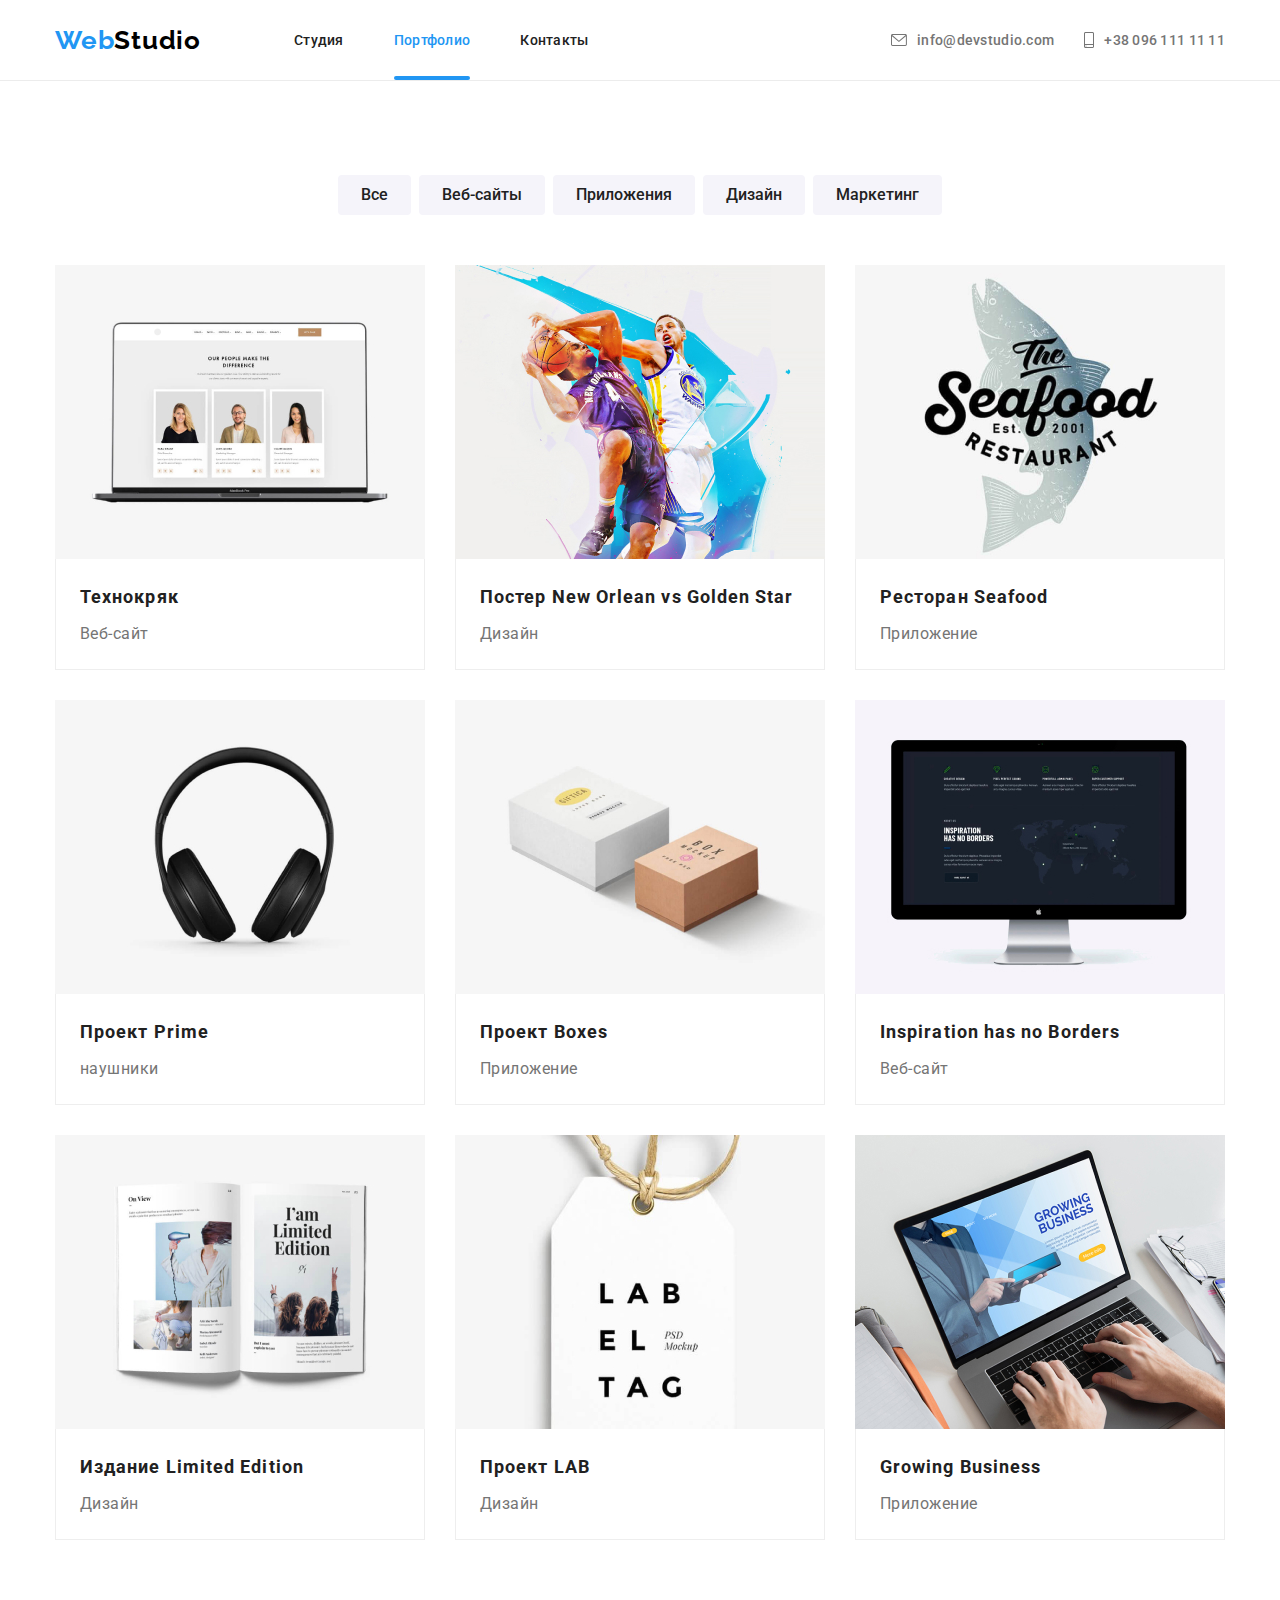
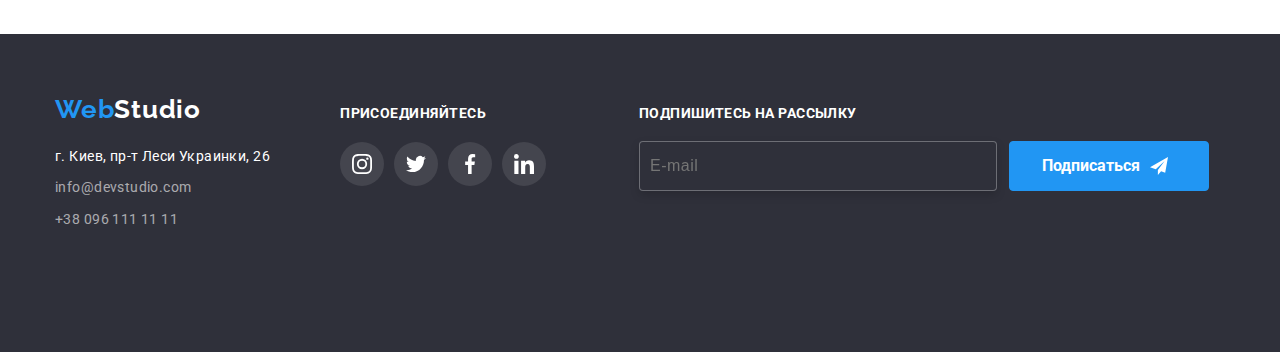
==== portfolio.html @ ffe046ca "Initial commit" ====
<!DOCTYPE html>
<html lang="ru">
  <head>
    <meta charset="UTF-8" />
    <meta name="viewport" content="width=device-width, initial-scale=1.0" />
    <title>WebStudio</title>
    <link rel="preconnect" href="https://fonts.gstatic.com" />
    <link
      href="https://fonts.googleapis.com/css2?family=Raleway:wght@700&family=Roboto:wght@400;500;700;900&display=swap"
      rel="stylesheet"
    />
    <link rel="stylesheet" href="./css/main.min.css" />
  </head>
  <body>
    <!--Шапка сайта-->

    <header class="page-header">
      <div class="container navigation-wrapper">
        <a class="logo-link" href="./index.html"
          ><span class="logo-blue">Web</span>Studio</a
        >
        <button
          type="button"
          class="menu-button"
          aria-expanded="false"
          data-menu-button
        >
          <svg
            class="icon-nav"
            width="40"
            height="40"
            aria-label="переключатель мобильного меню"
          >
            <use
              class="icon-cross"
              href="./images/icon/symbol-defs3.svg#icon-close"
            ></use>
            <use
              class="icon-menu"
              href="./images/icon/symbol-defs3.svg#icon-menu-hader"
            ></use>
          </svg>
        </button>
        <div class="menu-container" data-menu>
          <nav class="main-navigation">
            <ul class="nav">
              <li><a href="./index.html" class="link">Студия</a></li>
              <li>
                <a href="./portfolio.html" class="link current">Портфолио</a>
              </li>
              <li><a href="" class="link">Контакты</a></li>
            </ul>
          </nav>
          <ul class="nav nav-contacts">
            <li class="right">
              <a class="contact" href="mailto:info@devstudio.com">
                <svg class="icon-contact" width="16" height="12">
                  <use href="./images/icon/symbol-defs.svg#icon-mail"></use>
                </svg>
                info@devstudio.com
              </a>
            </li>
            <li class="right">
              <a class="contact" href="tel:+380961111111">
                <svg class="icon-contact" width="10" height="16">
                  <use
                    href="./images/icon/symbol-defs.svg#icon-smartphone"
                  ></use>
                </svg>
                +38 096 111 11 11
              </a>
            </li>
          </ul>
        </div>
      </div>
    </header>

    <main>
      <section class="project-portfolio">
        <div class="container">
          <h1 class="project-title visually-hidden">Наши работы</h1>
          <ul class="filters">
            <li class="filters-type">
              <button class="filter-button" type="button">Все</button>
            </li>
            <li class="filters-type">
              <button class="filter-button" type="button">Веб-сайты</button>
            </li>
            <li class="filters-type">
              <button class="filter-button" type="button">Приложения</button>
            </li>
            <li class="filters-type">
              <button class="filter-button" type="button">Дизайн</button>
            </li>
            <li class="filters-type">
              <button class="filter-button" type="button">Маркетинг</button>
            </li>
          </ul>
          <ul class="project-list">
            <li class="project-item">
              <a class="project-card" href="">
                <div class="project-box">
                  <img src="./images/laptop.jpg" alt="Ноутбук" width="370" />
                  <p class="overlay">
                    Технокряк это современная площадка распространения
                    коронавируса. Компании используют эту платформу для
                    цифрового шпионажа и атак на защищённые сервера конкурентов.
                  </p>
                </div>
                <div class="project-text">
                  <h2 class="project-name">Технокряк</h2>
                  <p class="project-type">Веб-сайт</p>
                </div>
              </a>
            </li>
            <li class="project-item">
              <a class="project-card" href="">
                <div class="project-box">
                  <img
                    src="./images/poster_baseball_player.jpg"
                    alt="Постер с бейсболистами"
                    width="370"
                  />
                  <p class="overlay">
                    Технокряк это современная площадка распространения
                    коронавируса. Компании используют эту платформу для
                    цифрового шпионажа и атак на защищённые сервера конкурентов.
                  </p>
                </div>
                <div class="project-text">
                  <h2 class="project-name">Постер New Orlean vs Golden Star</h2>
                  <p class="project-type">Дизайн</p>
                </div>
              </a>
            </li>
            <li class="project-item">
              <a class="project-card" href="">
                <div class="project-box">
                  <img
                    src="./images/logo_restaurant.jpg"
                    alt="Логотип ресторана"
                    width="370"
                  />
                  <p class="overlay">
                    Технокряк это современная площадка распространения
                    коронавируса. Компании используют эту платформу для
                    цифрового шпионажа и атак на защищённые сервера конкурентов.
                  </p>
                </div>
                <div class="project-text">
                  <h2 class="project-name">Ресторан Seafood</h2>
                  <p class="project-type">Приложение</p>
                </div>
              </a>
            </li>
            <li class="project-item">
              <a class="project-card" href="">
                <div class="project-box">
                  <img
                    src="./images/headphones.jpg"
                    alt="Наушники"
                    width="370"
                  />
                  <p class="overlay">
                    Технокряк это современная площадка распространения
                    коронавируса. Компании используют эту платформу для
                    цифрового шпионажа и атак на защищённые сервера конкурентов.
                  </p>
                </div>
                <div class="project-text">
                  <h2 class="project-name">Проект Prime</h2>
                  <p class="project-type">наушники</p>
                </div>
              </a>
            </li>
            <li class="project-item">
              <a class="project-card" href="">
                <div class="project-box">
                  <img src="./images/boxes.jpg" alt="Коробки" width="370" />
                  <p class="overlay">
                    Технокряк это современная площадка распространения
                    коронавируса. Компании используют эту платформу для
                    цифрового шпионажа и атак на защищённые сервера конкурентов.
                  </p>
                </div>
                <div class="project-text">
                  <h2 class="project-name">Проект Boxes</h2>
                  <p class="project-type">Приложение</p>
                </div>
              </a>
            </li>
            <li class="project-item">
              <a class="project-card" href="">
                <div class="project-box">
                  <img
                    src="./images/website.jpg"
                    alt="Страница сайта"
                    width="370"
                  />
                  <p class="overlay">
                    Технокряк это современная площадка распространения
                    коронавируса. Компании используют эту платформу для
                    цифрового шпионажа и атак на защищённые сервера конкурентов.
                  </p>
                </div>
                <div class="project-text">
                  <h2 class="project-name">Inspiration has no Borders</h2>
                  <p class="project-type">Веб-сайт</p>
                </div>
              </a>
            </li>
            <li class="project-item">
              <a class="project-card" href="">
                <div class="project-box">
                  <img
                    src="./images/magazines.jpg"
                    alt="Разворот журнала"
                    width="370"
                  />
                  <p class="overlay">
                    Технокряк это современная площадка распространения
                    коронавируса. Компании используют эту платформу для
                    цифрового шпионажа и атак на защищённые сервера конкурентов.
                  </p>
                </div>
                <div class="project-text">
                  <h2 class="project-name">Издание Limited Edition</h2>
                  <p class="project-type">Дизайн</p>
                </div>
              </a>
            </li>
            <li class="project-item">
              <a class="project-card" href="">
                <div class="project-box">
                  <img src="./images/label_tag.jpg" alt="Ярлык" width="370" />
                  <p class="overlay">
                    Технокряк это современная площадка распространения
                    коронавируса. Компании используют эту платформу для
                    цифрового шпионажа и атак на защищённые сервера конкурентов.
                  </p>
                </div>
                <div class="project-text">
                  <h2 class="project-name">Проект LAB</h2>
                  <p class="project-type">Дизайн</p>
                </div>
              </a>
            </li>
            <li class="project-item">
              <a class="project-card" href="">
                <div class="project-box">
                  <img
                    src="./images/typing_on_laptop.jpg"
                    alt="Работа за компьютером"
                    width="370"
                  />
                  <p class="overlay">
                    Технокряк это современная площадка распространения
                    коронавируса. Компании используют эту платформу для
                    цифрового шпионажа и атак на защищённые сервера конкурентов.
                  </p>
                </div>
                <div class="project-text">
                  <h2 class="project-name">Growing Business</h2>
                  <p class="project-type">Приложение</p>
                </div>
              </a>
            </li>
          </ul>
        </div>
      </section>
    </main>

    <!--Футер-->
    <footer class="footer">
      <div class="container flex-footer">
        <div class="social-wrapper">
          <div>
            <a class="logo-link white" href="./index.html"
              ><span class="logo-blue">Web</span>Studio
            </a>
            <address class="footer-contacts">
              <ul class="footer-contacts-list">
                <li class="contacts-address">
                  г. Киев, пр-т Леси Украинки, 26
                </li>
                <li>
                  <a class="contacts-link" href="mailto:info@devstudio.com"
                    >info@devstudio.com
                  </a>
                </li>
                <li>
                  <a class="contacts-link" href="tel:+380961111111"
                    >+38 096 111 11 11
                  </a>
                </li>
              </ul>
            </address>
          </div>
          <div class="footer-socials">
            <p class="join">присоединяйтесь</p>
            <ul class="list-social">
              <li>
                <a class="link-social inverse" href="">
                  <svg class="icon-social">
                    <use
                      href="./images/icon/symbol-defs.svg#icon-instagram"
                    ></use>
                  </svg>
                </a>
              </li>
              <li>
                <a class="link-social inverse" href="">
                  <svg class="icon-social">
                    <use
                      href="./images/icon/symbol-defs.svg#icon-twitter"
                    ></use>
                  </svg>
                </a>
              </li>
              <li>
                <a class="link-social inverse" href="">
                  <svg class="icon-social">
                    <use
                      href="./images/icon/symbol-defs.svg#icon-facebook"
                    ></use>
                  </svg>
                </a>
              </li>
              <li>
                <a class="link-social inverse" href="">
                  <svg class="icon-social">
                    <use
                      href="./images/icon/symbol-defs.svg#icon-linkedin"
                    ></use>
                  </svg>
                </a>
              </li>
            </ul>
          </div>
        </div>
        <form class="subscription-form">
          <label class="subscription-lable">
            Подпишитесь на рассылку
            <input
              class="subscription-input"
              type="email"
              name="email"
              placeholder="E-mail"
            />
          </label>
          <button class="button display-flex" type="submit">
            Подписаться
            <svg class="subscription-icon" width="18" height="18">
              <use href="./images/icon/symbol-defs2.svg#icon-icon-send"></use>
            </svg>
          </button>
        </form>
      </div>
    </footer>

    <script src="./js/menu.js"></script>
  </body>
</html>
---- css/main.min.css ----
body{background-color:#fff;color:#757575;font-family:Roboto,sans-serif;letter-spacing:0.03em;margin:0px}ul{list-style:none}.container{-webkit-box-sizing:border-box;box-sizing:border-box;margin-left:auto;margin-right:auto;padding-left:15px;padding-right:15px}@media screen and (min-width: 480px){.container{width:480px}}@media screen and (min-width: 768px){.container{width:768px}}@media screen and (min-width: 1200px){.container{width:1200px}}.section{padding-top:60px;padding-bottom:60px}@media screen and (min-width: 1200px){.section{padding-top:94px;padding-bottom:94px}}.section .section-title{margin-top:0px;margin-bottom:30px;color:#212121;font-weight:700;font-size:28px;line-height:1.17;text-align:center}@media screen and (min-width: 768px){.section .section-title{margin-bottom:50px;font-size:36px;line-height:1.17}}.visually-hidden{position:absolute;clip:rect(0 0 0 0);width:1px;height:1px;margin:-1px}.display-flex{display:-webkit-box;display:-ms-flexbox;display:flex;-webkit-box-align:center;-ms-flex-align:center;align-items:center}@media screen and (min-width: 1200px){.padding-zero{padding-bottom:0px}}@media screen and (max-width: 1199px){.mobile-hidden{display:none}}.button{border:1px solid #2196f3;border-radius:4px;padding:10px 32px;min-width:200px;cursor:pointer;background-color:#2196f3;color:#fff;font-family:inherit;font-weight:700;font-size:16px;line-height:1.87;text-align:center}.checkbox{margin-top:20px;margin-bottom:30px}.checkbox-lable{display:-webkit-box;display:-ms-flexbox;display:flex;-ms-flex-wrap:wrap;flex-wrap:wrap;margin-top:20px;margin-bottom:30px;font-size:12px;line-height:1.17px;-webkit-box-align:center;-ms-flex-align:center;align-items:center;letter-spacing:0.03em}@media screen and (min-width: 1200px){.checkbox-lable{font-size:14px}}.checkbox-input{position:absolute;appearance:none;-webkit-appearance:none;-moz-appearance:none}.checkbox-input:checked+.checkbox-icon{border-color:#2196f3;background-size:contain;background-color:#2196f3;background-image:url(../images/icon/icon-check.svg);background-origin:border-box}.checkbox-link{margin-left:3px;font-size:inherit;line-height:1.17;letter-spacing:0.03em;color:#2196f3}.checkbox-icon{display:inline-block;width:16px;height:15px;margin-right:7px;border:1.5px solid #212121;border-radius:1.5px}.logo-link{display:block;color:#000;font-family:Raleway, sans-serif;font-weight:700;letter-spacing:0.03em;text-decoration:none;margin-right:88px;font-size:24px;line-height:28px}@media screen and (min-width: 1200px){.logo-link{margin-right:93px;font-size:26px;line-height:1.19}}.logo-link.white{margin-bottom:20px;color:#fff}.logo-link .logo-blue{color:#2196f3}.page-header{-webkit-box-sizing:border-box;box-sizing:border-box;position:relative;border-bottom:1px solid #ececec}.page-header .navigation-wrapper{display:-webkit-box;display:-ms-flexbox;display:flex;-webkit-box-align:center;-ms-flex-align:center;align-items:center}.menu-button{display:-webkit-inline-box;display:-ms-inline-flexbox;display:inline-flex;margin:0;margin-left:auto;padding:0;border:none;background-color:transparent;outline:none;cursor:pointer}.menu-button:hover svg,.menu-button:focus svg{fill:#2196f3}@media screen and (min-width: 768px){.menu-button{display:none}}.icon-nav{fill:#212121}.menu-button .icon-cross{display:none}.menu-button.is-open .icon-cross{display:block}.menu-button.is-open .icon-menu{display:none}.menu-container{display:none;position:absolute;left:0;top:100%;width:100%;padding-top:60px;padding-bottom:60px;text-align:center;z-index:1;background-color:#fff;-webkit-box-shadow:0px 4px 8px rgba(0,0,0,0.04),0px 2px 4px rgba(0,0,0,0.08),0px 1px 3px rgba(0,0,0,0.16);box-shadow:0px 4px 8px rgba(0,0,0,0.04),0px 2px 4px rgba(0,0,0,0.08),0px 1px 3px rgba(0,0,0,0.16)}@media screen and (max-width: 767px){.menu-container.is-open{display:block}}@media screen and (min-width: 768px){.menu-container{position:relative;display:-webkit-box;display:-ms-flexbox;display:flex;width:100%;-webkit-box-shadow:none;box-shadow:none;padding-top:0;padding-bottom:0}}@media screen and (min-width: 768px){.main-navigation{display:-webkit-box;display:-ms-flexbox;display:flex;-webkit-box-align:center;-ms-flex-align:center;align-items:center}}.nav{margin:0px;padding:0px;text-align:center}@media screen and (min-width: 768px){.nav{display:-webkit-box;display:-ms-flexbox;display:flex;-webkit-box-orient:horizontal;-webkit-box-direction:normal;-ms-flex-direction:row;flex-direction:row;margin-left:auto}.nav li:not(:last-child){margin-right:50px}.nav li:not(:last-child).right{margin-right:30px}}@media screen and (max-width: 767px){.nav li:not(:last-child).right{margin-bottom:16px}}@media screen and (min-width: 768px) and (max-width: 1199px){.nav li:not(:last-child).right{margin-bottom:10px;margin-right:0}}@media screen and (min-width: 768px) and (max-width: 1199px){.nav.nav-contacts{display:-webkit-box;display:-ms-flexbox;display:flex;-webkit-box-orient:vertical;-webkit-box-direction:normal;-ms-flex-direction:column;flex-direction:column;-webkit-box-pack:center;-ms-flex-pack:center;justify-content:center;-webkit-box-align:start;-ms-flex-align:start;align-items:flex-start}}.nav .contact{-webkit-box-pack:center;-ms-flex-pack:center;justify-content:center;color:#757575;font-weight:500;font-size:14px;line-height:16px;letter-spacing:0.02em;text-decoration:none;display:-webkit-box;display:-ms-flexbox;display:flex;-webkit-box-align:center;-ms-flex-align:center;align-items:center;margin-bottom:0}@media screen and (min-width: 768px) and (max-width: 1199px){.nav .contact{font-size:12px;line-height:1.17;letter-spacing:0.02em}}@media screen and (max-width: 1199px){.nav .contact{padding-top:0;padding-bottom:0;margin-right:0}}.nav .contact .icon-contact{margin-right:10px;fill:currentColor}.nav a{display:inline-block;padding-top:0;padding-bottom:8px;margin-bottom:40px;-webkit-transition:color 250ms cubic-bezier(0.4, 0, 0.2, 1);transition:color 250ms cubic-bezier(0.4, 0, 0.2, 1)}@media screen and (min-width: 768px){.nav a{padding-top:32px;padding-bottom:32px;margin-bottom:0}}.nav a:hover,.nav a:focus{color:#2196f3}.link{color:#212121;font-weight:500;font-size:14px;line-height:16px;letter-spacing:0.02em;text-decoration:none}.link.current{position:relative;color:#2196f3}.link.current::before{content:'';position:absolute;bottom:0;left:0;width:100%;height:4px;border-radius:2px;background-color:#2196f3}.hero{-webkit-box-sizing:border-box;box-sizing:border-box;max-width:1600px;height:600px;margin-left:auto;margin-right:auto;padding-top:200px;padding-bottom:200px;background-image:-webkit-gradient(linear, left top, right top, from(rgba(47,48,58,0.4)), to(rgba(47,48,58,0.4))),url("../images/hero.jpg");background-image:linear-gradient(to right, rgba(47,48,58,0.4), rgba(47,48,58,0.4)),url("../images/hero.jpg");background-color:#2f303a;background-position:center;background-repeat:no-repeat;background-size:cover;color:#fff;letter-spacing:0.06em;text-align:center}.hero-title{margin-top:0;margin-bottom:30px;font-weight:900;font-size:26px;line-height:1.62;text-transform:uppercase}@media screen and (min-width: 1200px){.hero-title{font-size:44px;line-height:1.36}}.backdrop{z-index:999;position:absolute;top:0;left:0;width:100%;height:100%;background-color:rgba(0,0,0,0.2);opacity:1;-webkit-transition:opacity 250ms cubic-bezier(0.4, 0, 0.2, 1);transition:opacity 250ms cubic-bezier(0.4, 0, 0.2, 1)}.backdrop.is-hidden{opacity:0;pointer-events:none}.modal{-webkit-box-sizing:border-box;box-sizing:border-box;min-height:581px;width:calc(100% - 30px);padding:40px;background-color:#fff;position:absolute;top:50%;left:50%;-webkit-transform:translate(-50%, -50%);transform:translate(-50%, -50%)}@media screen and (min-width: 768px){.modal{max-width:450px}}@media screen and (min-width: 1200px){.modal{max-width:528px}}.modal-tittle{margin-top:0;margin-bottom:12px;font-weight:700;font-size:20px;line-height:1.15;text-align:center;letter-spacing:0.03em;color:#212121}.modal-button{position:absolute;top:8px;right:8px;padding:0;margin:0;-webkit-box-pack:center;-ms-flex-pack:center;justify-content:center;height:30px;width:30px;background-color:#fff;border:1px solid rgba(0,0,0,0.1);border-radius:50%}.modal-button .icon-closeblack{display:block;margin:auto;fill:#000000;outline:none;-webkit-transition-property:fill;transition-property:fill;-webkit-transition-duration:250ms;transition-duration:250ms;-webkit-transition-timing-function:cubic-bezier(0.4, 0, 0.2, 1);transition-timing-function:cubic-bezier(0.4, 0, 0.2, 1)}.modal-button:focus,.modal-button:hover{outline:none;cursor:pointer}.modal-button:focus>.icon-closeblack,.modal-button:hover>.icon-closeblack{fill:#2196f3;outline:none}.form{margin-top:0;margin-bottom:0}.form-lable{margin-bottom:4px;display:block;position:relative;font-size:12px;line-height:1.17;letter-spacing:0.01em}@media screen and (min-width: 1200px){.form-lable{margin-bottom:10px}}.form-lable:focus-within>.form-input{outline:none;border:1px solid #2196f3}.form-lable:focus-within>.form-svg{fill:#2196f3}.form-input{display:block;-webkit-box-sizing:border-box;box-sizing:border-box;width:100%;padding-left:42px;padding-right:12px;padding-top:12px;padding-bottom:12px;margin-top:4px;font-size:14px;line-height:1.14;letter-spacing:0.01em;border:1px solid rgba(33,33,33,0.2);box-sizing:border-box;border-radius:4px;-webkit-transition-property:#eee;transition-property:#eee;-webkit-transition-duration:250ms;transition-duration:250ms;-webkit-transition-timing-function:cubic-bezier(0.4, 0, 0.2, 1);transition-timing-function:cubic-bezier(0.4, 0, 0.2, 1)}.form-svg{position:absolute;bottom:11px;left:12px;fill:#212121}.form-button{text-align:center}.form-textarea{display:block;-webkit-box-sizing:border-box;box-sizing:border-box;width:100%;height:120px;padding-left:16px;padding-right:12px;padding-top:12px;padding-bottom:12px;margin-top:4px;resize:none;font-size:14px;line-height:1.14;letter-spacing:0.01em;border:1px solid rgba(33,33,33,0.2);border-radius:4px;-webkit-transition-property:#eee;transition-property:#eee;-webkit-transition-duration:250ms;transition-duration:250ms;-webkit-transition-timing-function:cubic-bezier(0.4, 0, 0.2, 1);transition-timing-function:cubic-bezier(0.4, 0, 0.2, 1)}.form-textarea:focus{outline:none;border:1px solid #2196f3}.form-textarea::-webkit-input-placeholder{font-size:14px;line-height:1.14;letter-spacing:0.01em;color:rgba(117,117,117,0.5)}.form-textarea:-ms-input-placeholder{font-size:14px;line-height:1.14;letter-spacing:0.01em;color:rgba(117,117,117,0.5)}.form-textarea::-ms-input-placeholder{font-size:14px;line-height:1.14;letter-spacing:0.01em;color:rgba(117,117,117,0.5)}.form-textarea::placeholder{font-size:14px;line-height:1.14;letter-spacing:0.01em;color:rgba(117,117,117,0.5)}.benefits{margin-top:0px;margin-bottom:0px;padding:0px;display:-webkit-box;display:-ms-flexbox;display:flex;-ms-flex-wrap:wrap;flex-wrap:wrap}@media screen and (max-width: calc(767px)){.benefits .benefits-item:not(:last-child){margin-bottom:30px}}@media screen and (min-width: 480px){.benefits .benefits-item{width:100%}}@media screen and (min-width: 768px){.benefits .benefits-item{width:calc((100% - 30px) / 2);margin-bottom:30px}.benefits .benefits-item:nth-child(2n){margin-left:30px}.benefits .benefits-item:nth-last-child(-n+2){margin-bottom:0}}@media screen and (min-width: 1200px){.benefits .benefits-item{width:calc((100% - 30px * 3) / 4);margin-bottom:0}.benefits .benefits-item+.benefits-item{margin-left:30px}}.benefits-icon{display:-webkit-box;display:-ms-flexbox;display:flex;-webkit-box-pack:center;-ms-flex-pack:center;justify-content:center;-webkit-box-align:center;-ms-flex-align:center;align-items:center;height:120px;margin-bottom:30px;background-color:#f5f4fa;border-radius:4px}.benefits-title{margin-top:0px;margin-bottom:10px;color:#212121;font-weight:700;font-size:14px;line-height:1.14;text-transform:uppercase}.benefits-description{margin-top:0;margin-bottom:0px;font-size:14px;line-height:1.71}.work-types{display:-webkit-box;display:-ms-flexbox;display:flex;margin-top:0;margin-bottom:0;padding-left:0;padding-right:0}.work-types .work-type{position:relative;margin-top:0px}.work-types .work-type:not(:last-child){margin-right:30px}.work-types .work-type>img{display:block}.work-types .work-type>.lable{position:absolute;margin:0;left:0;bottom:0;width:100%;padding-top:27px;padding-bottom:27px;background-color:rgba(47,48,58,0.8);text-align:center;font-weight:700;font-size:14px;line-height:1.14;text-transform:uppercase;color:#fff}.team-section{background-color:#f5f4fa}.persons{margin:0px;padding-left:0px;padding-right:0px}@media screen and (min-width: 768px){.persons{display:-webkit-box;display:-ms-flexbox;display:flex;-ms-flex-wrap:wrap;flex-wrap:wrap}}.person-card{margin-top:0;margin-bottom:0;padding-left:0;padding-right:0;padding-bottom:24px;background-color:#fff;font-size:16px;line-height:1.19;text-align:center;border-radius:4px;-webkit-box-shadow:0px 1px 3px rgba(0,0,0,0.12),0px 1px 1px rgba(0,0,0,0.14),0px 2px 1px rgba(0,0,0,0.2);box-shadow:0px 1px 3px rgba(0,0,0,0.12),0px 1px 1px rgba(0,0,0,0.14),0px 2px 1px rgba(0,0,0,0.2)}@media screen and (max-width: 767px){.person-card:not(:last-child){margin-bottom:30px}}@media screen and (min-width: 768px){.person-card{width:calc((100% - 30px) / 2);margin-bottom:30px}}@media screen and (min-width: 768px) and (max-width: 1199px){.person-card:nth-child(2n){margin-left:30px}.person-card:nth-last-child(-n+2){margin-bottom:0}}@media screen and (min-width: 1200px){.person-card{width:calc((100% - 30px * 3) / 4);padding-bottom:30px;margin-left:0;margin-bottom:0}.person-card:not(:last-child){margin-right:30px}}.person-card>img{display:block;border-top-left-radius:4px;border-top-right-radius:4px;width:100%}.person-card .person-name{margin-top:30px;margin-bottom:10px;color:#212121;font-weight:500}.person-card .person-position{margin-top:0px;margin-bottom:16px}.list-social{display:-webkit-box;display:-ms-flexbox;display:flex;padding:0;margin:0;-webkit-box-pack:center;-ms-flex-pack:center;justify-content:center}.list-social li:not(:last-child){margin-right:10px}.link-social{display:-webkit-inline-box;display:-ms-inline-flexbox;display:inline-flex;padding:0;margin:0;-webkit-box-pack:center;-ms-flex-pack:center;justify-content:center;height:44px;width:44px;border-radius:50%;color:#afb1b8;-webkit-transition-property:background-color, color;transition-property:background-color, color;-webkit-transition-duration:250ms;transition-duration:250ms;-webkit-transition-timing-function:cubic-bezier(0.4, 0, 0.2, 1);transition-timing-function:cubic-bezier(0.4, 0, 0.2, 1)}.link-social.inverse{color:white;background:rgba(255,255,255,0.1)}.link-social:hover,.link-social:focus{background-color:#2196f3;color:#fff}.link-social .icon-social{display:block;height:20px;width:20px;margin:auto;fill:currentColor}.client-list{display:-webkit-box;display:-ms-flexbox;display:flex;-ms-flex-wrap:wrap;flex-wrap:wrap;margin:0px;padding-left:0px;padding-right:0px}.client-link{display:block;padding:0;margin:0;height:90px;margin-bottom:30px}@media screen and (max-width: 767px){.client-link{width:calc((100% - 30px) / 2)}.client-link:nth-child(2n){margin-left:30px}.client-link:nth-last-child(-n+2){margin-bottom:0}}@media screen and (min-width: 768px){.client-link{width:calc((100% - 30px * 2) / 3);margin-left:0;margin-bottom:30px}}@media screen and (min-width: 768px) and (max-width: 1199px){.client-link{margin-right:30px}.client-link:nth-child(3n){margin-right:0}}@media screen and (min-width: 768px){.client-link:nth-last-child(-n+3){margin-bottom:0}}@media screen and (min-width: 1200px){.client-link{width:170px;margin-left:0;margin-bottom:0}.client-link:not(:last-child){margin-right:30px}}.link-clients{display:-webkit-box;display:-ms-flexbox;display:flex;-webkit-box-pack:center;-ms-flex-pack:center;justify-content:center;-webkit-box-align:center;-ms-flex-align:center;align-items:center;width:100%;height:100%;border:1px solid #84868b;border-radius:4px;color:#afb1b8;-webkit-transition:border-color,color 250ms cubic-bezier(0.4, 0, 0.2, 1);transition:border-color,color 250ms cubic-bezier(0.4, 0, 0.2, 1)}.link-clients:hover,.link-clients:focus{border-color:#2196f3;color:#2196f3}.link-clients .icon-clients{display:block;margin:auto;fill:currentColor}.footer{padding:60px 0;background-color:#2f303a}.footer .flex-footer{text-align:center}.footer .flex-footer .logo-link{margin:0 auto 20px}@media screen and (min-width: 1200px){.footer .flex-footer{display:-webkit-box;display:-ms-flexbox;display:flex;-webkit-box-align:baseline;-ms-flex-align:baseline;align-items:baseline;text-align:left}}@media screen and (min-width: 768px){.social-wrapper{display:-webkit-box;display:-ms-flexbox;display:flex;-ms-flex-pack:distribute;justify-content:space-around;-webkit-box-align:baseline;-ms-flex-align:baseline;align-items:baseline}}.footer-contacts{font-style:normal;margin-bottom:60px}.footer-contacts .footer-contacts-list{margin-top:0px;margin-bottom:0px;padding-left:0px;font-size:14px;line-height:1.71;letter-spacing:0.03em}.footer-contacts .footer-contacts-list .contacts-address{color:#fff}.footer-contacts .footer-contacts-list .contacts-link{display:block;color:rgba(255,255,255,0.6);text-decoration:none}.footer-contacts .footer-contacts-list>li:not(:last-child){margin-bottom:8px}.footer-socials{margin-bottom:60px}@media screen and (min-width: 1200px){.footer-socials{margin-bottom:0;margin-left:70px}}.footer-socials .join{margin-top:0;margin-bottom:20px;color:#fff;font-weight:700;font-size:14px;line-height:1.14;text-transform:uppercase}.subscription-form{text-align:center}@media screen and (min-width: 1200px){.subscription-form{display:-webkit-box;display:-ms-flexbox;display:flex;-webkit-box-align:end;-ms-flex-align:end;align-items:flex-end;text-align:left}}.subscription-form .subscription-lable{display:block;font-weight:700;font-size:14px;line-height:16px;letter-spacing:0.03em;text-transform:uppercase;color:#fff}@media screen and (min-width: 1200px){.subscription-form .subscription-lable{margin-left:93px}}.subscription-form .subscription-input{display:block;-webkit-box-sizing:border-box;box-sizing:border-box;width:calc(100% - 30px);height:50px;margin:20px auto;padding-left:10px;background-color:#2f303a;border:1px solid rgba(255,255,255,0.3);-webkit-filter:drop-shadow(0px 4px 4px rgba(0,0,0,0.15));filter:drop-shadow(0px 4px 4px rgba(0,0,0,0.15));border-radius:4px;color:rgba(255,255,255,0.6);font-size:16px;line-height:1.25;letter-spacing:0.03em}@media screen and (min-width: 768px){.subscription-form .subscription-input{width:450px}}@media screen and (min-width: 1200px){.subscription-form .subscription-input{width:358px;margin-right:12px;margin-bottom:0}}.subscription-form .subscription-icon{margin-left:10px}.subscription-form .button{margin:0 auto;max-height:50px}.project-portfolio{padding-top:94px;padding-bottom:94px}.project-portfolio .project-title{margin-top:0;margin-bottom:0}.filters{display:-webkit-box;display:-ms-flexbox;display:flex;-ms-flex-wrap:wrap;flex-wrap:wrap;margin-top:0px;margin-bottom:32px;padding-left:0px;padding-right:0px}@media screen and (min-width: 768px){.filters{margin-bottom:30px;-webkit-box-pack:center;-ms-flex-pack:center;justify-content:center}}@media screen and (min-width: 1200px){.filters{margin-bottom:50px}}.filters .filters-type{margin-bottom:8px}.filters .filters-type:not(:last-child){margin-right:8px}@media screen and (min-width: 768px){.filters .filters-type{margin-bottom:0}}.filters .filter-button{border:1px solid transparent;border-radius:4px;padding:6px 22px;min-width:73px;cursor:pointer;background-color:#f5f4fa;color:#212121;font-family:inherit;font-weight:500;font-size:16px;line-height:1.62;text-align:center;-webkit-transition-property:border, background-color, color, -webkit-box-shadow;transition-property:border, background-color, color, -webkit-box-shadow;transition-property:border, background-color, color, box-shadow;transition-property:border, background-color, color, box-shadow, -webkit-box-shadow;-webkit-transition-duration:250ms;transition-duration:250ms;-webkit-transition-timing-function:cubic-bezier(0.4, 0, 0.2, 1);transition-timing-function:cubic-bezier(0.4, 0, 0.2, 1)}.filters .filter-button:hover,.filters .filter-button:focus{border:1px solid #2196f3;background-color:#2196f3;color:#fff;-webkit-box-shadow:0px 3px 1px rgba(0,0,0,0.1),0px 1px 2px rgba(0,0,0,0.08),0px 2px 2px rgba(0,0,0,0.12);box-shadow:0px 3px 1px rgba(0,0,0,0.1),0px 1px 2px rgba(0,0,0,0.08),0px 2px 2px rgba(0,0,0,0.12)}.project-list{display:-webkit-box;display:-ms-flexbox;display:flex;-ms-flex-wrap:wrap;flex-wrap:wrap;margin-top:0px;margin-bottom:0px;padding-left:0px;padding-right:0px}.project-list .project-item{margin-bottom:30px}@media screen and (min-width: 768px){.project-list .project-item{width:calc((100% - 30px) / 2);margin-right:30px}}@media screen and (min-width: 768px) and (max-width: 1199px){.project-list .project-item:nth-child(2n){margin-right:0}.project-list .project-item:nth-last-child(-n+2){margin-bottom:0}}@media screen and (min-width: 1200px){.project-list .project-item{width:calc((100% - 30px * 2) / 3)}.project-list .project-item:nth-child(3n){margin-right:0}.project-list .project-item:nth-last-child(-n+3){margin-bottom:0}}.project-card{display:block;text-decoration:none;margin:0;padding:0;-webkit-transition:-webkit-box-shadow 250ms cubic-bezier(0.4, 0, 0.2, 1);transition:-webkit-box-shadow 250ms cubic-bezier(0.4, 0, 0.2, 1);transition:box-shadow 250ms cubic-bezier(0.4, 0, 0.2, 1);transition:box-shadow 250ms cubic-bezier(0.4, 0, 0.2, 1), -webkit-box-shadow 250ms cubic-bezier(0.4, 0, 0.2, 1)}.project-card:hover,.project-card:focus{-webkit-box-shadow:0px 1px 1px rgba(0,0,0,0.12),0px 4px 4px rgba(0,0,0,0.06),1px 4px 6px rgba(0,0,0,0.16);box-shadow:0px 1px 1px rgba(0,0,0,0.12),0px 4px 4px rgba(0,0,0,0.06),1px 4px 6px rgba(0,0,0,0.16)}.project-card:hover .overlay,.project-card:focus .overlay{-webkit-transform:translateY(0);transform:translateY(0)}.project-box{position:relative;overflow:hidden;width:100%;height:100%}.project-box>img{display:block;width:100%}.project-box>.overlay{position:absolute;top:0;left:0;width:100%;height:100%;background-color:rgba(33,150,243,0.9);-webkit-box-sizing:border-box;box-sizing:border-box;margin-top:0px;margin-bottom:0px;padding:63px 24px;font-size:18px;line-height:1.55;color:#fff;-webkit-transform:translateY(100%);transform:translateY(100%);-webkit-transition:-webkit-transform 250ms cubic-bezier(0.4, 0, 0.2, 1);transition:-webkit-transform 250ms cubic-bezier(0.4, 0, 0.2, 1);transition:transform 250ms cubic-bezier(0.4, 0, 0.2, 1);transition:transform 250ms cubic-bezier(0.4, 0, 0.2, 1), -webkit-transform 250ms cubic-bezier(0.4, 0, 0.2, 1)}.project-text{padding:20px 24px;border-right:1px solid #eee;border-left:1px solid #eee;border-bottom:1px solid #eee}.project-text .project-name{margin-top:0px;margin-bottom:4px;color:#212121;font-weight:700;font-size:18px;line-height:2;letter-spacing:0.06em}.project-text .project-type{margin-top:0px;margin-bottom:0px;color:#757575;font-size:16px;line-height:1.87}
/*# sourceMappingURL=main.min.css.map */
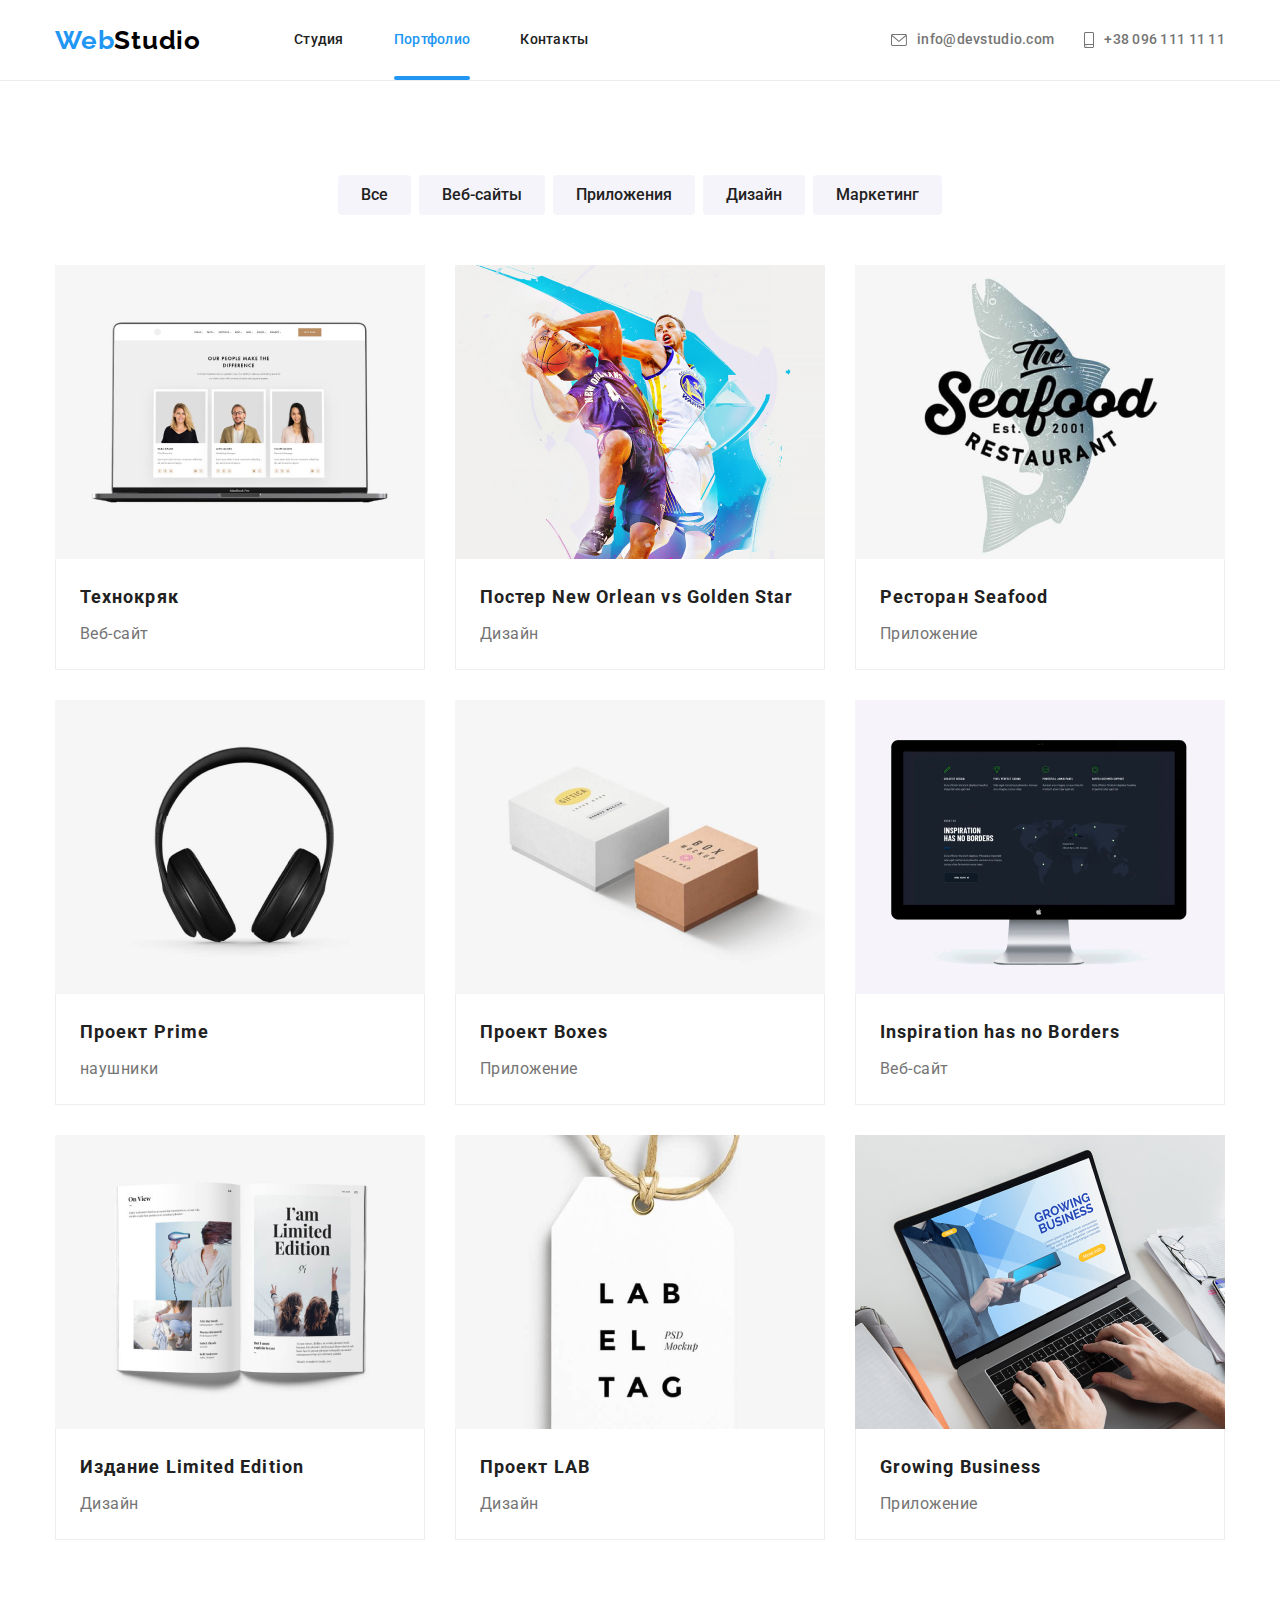
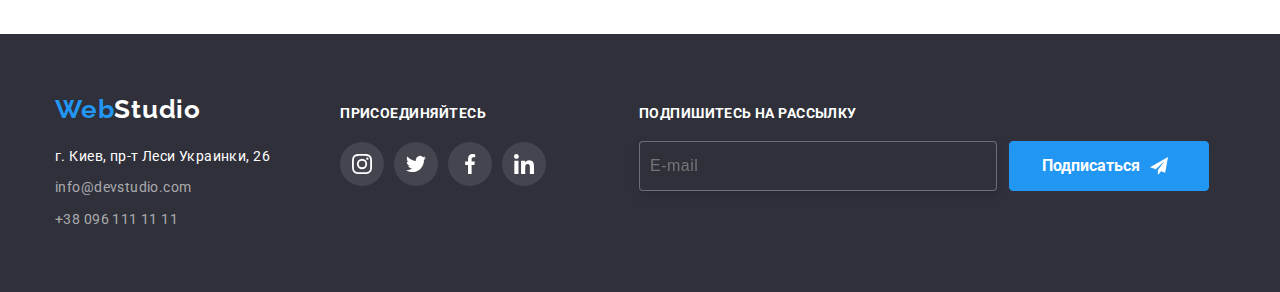
==== commit b8a727a4: "новый дизайн мобильного меню" ====
--- a/portfolio.html
+++ b/portfolio.html
@@ -32,16 +32,71 @@
             aria-label="переключатель мобильного меню"
           >
             <use
-              class="icon-cross"
-              href="./images/icon/symbol-defs3.svg#icon-close"
-            ></use>
-            <use
               class="icon-menu"
               href="./images/icon/symbol-defs3.svg#icon-menu-hader"
             ></use>
           </svg>
         </button>
-        <div class="menu-container" data-menu>
+
+        <!-- мобильное меню -->
+
+        <div class="mobile-menu" data-menu>
+          <button
+            type="button"
+            class="menu-button"
+            aria-expanded="true"
+            data-menu-close
+          >
+            <svg
+              class="icon-nav"
+              width="38"
+              height="38"
+              aria-label="закрыть мобильное меню"
+            >
+              <use
+                class="icon-cross"
+                href="./images/icon/symbol-defs3.svg#icon-close"
+              ></use>
+            </svg>
+          </button>
+          <nav class="mobile-nav">
+            <ul class="mobile-links">
+              <li>
+                <a href="./index.html" class="mobile-link">Студия</a>
+              </li>
+              <li>
+                <a href="./portfolio.html" class="mobile-link current"
+                  >Портфолио</a
+                >
+              </li>
+              <li><a href="" class="mobile-link">Контакты</a></li>
+            </ul>
+            <div class="mobile-menu-bottom">
+              <a class="mobile-phone" href="tel:+380961111111"
+                >+38 096 111 11 11</a
+              >
+              <a class="mobile-mail" href="mailto:info@devstudio.com"
+                >info@devstudio.com</a
+              >
+              <ul class="mobile-socials">
+                <li class="mobile-socials-link">
+                  <a href="">Instagram</a>
+                </li>
+                <li class="mobile-socials-link">
+                  <a href="">Twitter</a>
+                </li>
+                <li class="mobile-socials-link">
+                  <a href="">Facebook</a>
+                </li>
+                <li class="mobile-socials-link">
+                  <a href="">LinkedIn</a>
+                </li>
+              </ul>
+            </div>
+          </nav>
+        </div>
+
+        <div class="menu-container">
           <nav class="main-navigation">
             <ul class="nav">
               <li><a href="./index.html" class="link">Студия</a></li>
--- a/css/main.min.css
+++ b/css/main.min.css
@@ -1,2 +1,2 @@
-body{background-color:#fff;color:#757575;font-family:Roboto,sans-serif;letter-spacing:0.03em;margin:0px}ul{list-style:none}.container{-webkit-box-sizing:border-box;box-sizing:border-box;margin-left:auto;margin-right:auto;padding-left:15px;padding-right:15px}@media screen and (min-width: 480px){.container{width:480px}}@media screen and (min-width: 768px){.container{width:768px}}@media screen and (min-width: 1200px){.container{width:1200px}}.section{padding-top:60px;padding-bottom:60px}@media screen and (min-width: 1200px){.section{padding-top:94px;padding-bottom:94px}}.section .section-title{margin-top:0px;margin-bottom:30px;color:#212121;font-weight:700;font-size:28px;line-height:1.17;text-align:center}@media screen and (min-width: 768px){.section .section-title{margin-bottom:50px;font-size:36px;line-height:1.17}}.visually-hidden{position:absolute;clip:rect(0 0 0 0);width:1px;height:1px;margin:-1px}.display-flex{display:-webkit-box;display:-ms-flexbox;display:flex;-webkit-box-align:center;-ms-flex-align:center;align-items:center}@media screen and (min-width: 1200px){.padding-zero{padding-bottom:0px}}@media screen and (max-width: 1199px){.mobile-hidden{display:none}}.button{border:1px solid #2196f3;border-radius:4px;padding:10px 32px;min-width:200px;cursor:pointer;background-color:#2196f3;color:#fff;font-family:inherit;font-weight:700;font-size:16px;line-height:1.87;text-align:center}.checkbox{margin-top:20px;margin-bottom:30px}.checkbox-lable{display:-webkit-box;display:-ms-flexbox;display:flex;-ms-flex-wrap:wrap;flex-wrap:wrap;margin-top:20px;margin-bottom:30px;font-size:12px;line-height:1.17px;-webkit-box-align:center;-ms-flex-align:center;align-items:center;letter-spacing:0.03em}@media screen and (min-width: 1200px){.checkbox-lable{font-size:14px}}.checkbox-input{position:absolute;appearance:none;-webkit-appearance:none;-moz-appearance:none}.checkbox-input:checked+.checkbox-icon{border-color:#2196f3;background-size:contain;background-color:#2196f3;background-image:url(../images/icon/icon-check.svg);background-origin:border-box}.checkbox-link{margin-left:3px;font-size:inherit;line-height:1.17;letter-spacing:0.03em;color:#2196f3}.checkbox-icon{display:inline-block;width:16px;height:15px;margin-right:7px;border:1.5px solid #212121;border-radius:1.5px}.logo-link{display:block;color:#000;font-family:Raleway, sans-serif;font-weight:700;letter-spacing:0.03em;text-decoration:none;margin-right:88px;font-size:24px;line-height:28px}@media screen and (min-width: 1200px){.logo-link{margin-right:93px;font-size:26px;line-height:1.19}}.logo-link.white{margin-bottom:20px;color:#fff}.logo-link .logo-blue{color:#2196f3}.page-header{-webkit-box-sizing:border-box;box-sizing:border-box;position:relative;border-bottom:1px solid #ececec}.page-header .navigation-wrapper{display:-webkit-box;display:-ms-flexbox;display:flex;-webkit-box-align:center;-ms-flex-align:center;align-items:center}.menu-button{display:-webkit-inline-box;display:-ms-inline-flexbox;display:inline-flex;margin:0;margin-left:auto;padding:0;border:none;background-color:transparent;outline:none;cursor:pointer}.menu-button:hover svg,.menu-button:focus svg{fill:#2196f3}@media screen and (min-width: 768px){.menu-button{display:none}}.icon-nav{fill:#212121}.menu-button .icon-cross{display:none}.menu-button.is-open .icon-cross{display:block}.menu-button.is-open .icon-menu{display:none}.menu-container{display:none;position:absolute;left:0;top:100%;width:100%;padding-top:60px;padding-bottom:60px;text-align:center;z-index:1;background-color:#fff;-webkit-box-shadow:0px 4px 8px rgba(0,0,0,0.04),0px 2px 4px rgba(0,0,0,0.08),0px 1px 3px rgba(0,0,0,0.16);box-shadow:0px 4px 8px rgba(0,0,0,0.04),0px 2px 4px rgba(0,0,0,0.08),0px 1px 3px rgba(0,0,0,0.16)}@media screen and (max-width: 767px){.menu-container.is-open{display:block}}@media screen and (min-width: 768px){.menu-container{position:relative;display:-webkit-box;display:-ms-flexbox;display:flex;width:100%;-webkit-box-shadow:none;box-shadow:none;padding-top:0;padding-bottom:0}}@media screen and (min-width: 768px){.main-navigation{display:-webkit-box;display:-ms-flexbox;display:flex;-webkit-box-align:center;-ms-flex-align:center;align-items:center}}.nav{margin:0px;padding:0px;text-align:center}@media screen and (min-width: 768px){.nav{display:-webkit-box;display:-ms-flexbox;display:flex;-webkit-box-orient:horizontal;-webkit-box-direction:normal;-ms-flex-direction:row;flex-direction:row;margin-left:auto}.nav li:not(:last-child){margin-right:50px}.nav li:not(:last-child).right{margin-right:30px}}@media screen and (max-width: 767px){.nav li:not(:last-child).right{margin-bottom:16px}}@media screen and (min-width: 768px) and (max-width: 1199px){.nav li:not(:last-child).right{margin-bottom:10px;margin-right:0}}@media screen and (min-width: 768px) and (max-width: 1199px){.nav.nav-contacts{display:-webkit-box;display:-ms-flexbox;display:flex;-webkit-box-orient:vertical;-webkit-box-direction:normal;-ms-flex-direction:column;flex-direction:column;-webkit-box-pack:center;-ms-flex-pack:center;justify-content:center;-webkit-box-align:start;-ms-flex-align:start;align-items:flex-start}}.nav .contact{-webkit-box-pack:center;-ms-flex-pack:center;justify-content:center;color:#757575;font-weight:500;font-size:14px;line-height:16px;letter-spacing:0.02em;text-decoration:none;display:-webkit-box;display:-ms-flexbox;display:flex;-webkit-box-align:center;-ms-flex-align:center;align-items:center;margin-bottom:0}@media screen and (min-width: 768px) and (max-width: 1199px){.nav .contact{font-size:12px;line-height:1.17;letter-spacing:0.02em}}@media screen and (max-width: 1199px){.nav .contact{padding-top:0;padding-bottom:0;margin-right:0}}.nav .contact .icon-contact{margin-right:10px;fill:currentColor}.nav a{display:inline-block;padding-top:0;padding-bottom:8px;margin-bottom:40px;-webkit-transition:color 250ms cubic-bezier(0.4, 0, 0.2, 1);transition:color 250ms cubic-bezier(0.4, 0, 0.2, 1)}@media screen and (min-width: 768px){.nav a{padding-top:32px;padding-bottom:32px;margin-bottom:0}}.nav a:hover,.nav a:focus{color:#2196f3}.link{color:#212121;font-weight:500;font-size:14px;line-height:16px;letter-spacing:0.02em;text-decoration:none}.link.current{position:relative;color:#2196f3}.link.current::before{content:'';position:absolute;bottom:0;left:0;width:100%;height:4px;border-radius:2px;background-color:#2196f3}.hero{-webkit-box-sizing:border-box;box-sizing:border-box;max-width:1600px;height:600px;margin-left:auto;margin-right:auto;padding-top:200px;padding-bottom:200px;background-image:-webkit-gradient(linear, left top, right top, from(rgba(47,48,58,0.4)), to(rgba(47,48,58,0.4))),url("../images/hero.jpg");background-image:linear-gradient(to right, rgba(47,48,58,0.4), rgba(47,48,58,0.4)),url("../images/hero.jpg");background-color:#2f303a;background-position:center;background-repeat:no-repeat;background-size:cover;color:#fff;letter-spacing:0.06em;text-align:center}.hero-title{margin-top:0;margin-bottom:30px;font-weight:900;font-size:26px;line-height:1.62;text-transform:uppercase}@media screen and (min-width: 1200px){.hero-title{font-size:44px;line-height:1.36}}.backdrop{z-index:999;position:absolute;top:0;left:0;width:100%;height:100%;background-color:rgba(0,0,0,0.2);opacity:1;-webkit-transition:opacity 250ms cubic-bezier(0.4, 0, 0.2, 1);transition:opacity 250ms cubic-bezier(0.4, 0, 0.2, 1)}.backdrop.is-hidden{opacity:0;pointer-events:none}.modal{-webkit-box-sizing:border-box;box-sizing:border-box;min-height:581px;width:calc(100% - 30px);padding:40px;background-color:#fff;position:absolute;top:50%;left:50%;-webkit-transform:translate(-50%, -50%);transform:translate(-50%, -50%)}@media screen and (min-width: 768px){.modal{max-width:450px}}@media screen and (min-width: 1200px){.modal{max-width:528px}}.modal-tittle{margin-top:0;margin-bottom:12px;font-weight:700;font-size:20px;line-height:1.15;text-align:center;letter-spacing:0.03em;color:#212121}.modal-button{position:absolute;top:8px;right:8px;padding:0;margin:0;-webkit-box-pack:center;-ms-flex-pack:center;justify-content:center;height:30px;width:30px;background-color:#fff;border:1px solid rgba(0,0,0,0.1);border-radius:50%}.modal-button .icon-closeblack{display:block;margin:auto;fill:#000000;outline:none;-webkit-transition-property:fill;transition-property:fill;-webkit-transition-duration:250ms;transition-duration:250ms;-webkit-transition-timing-function:cubic-bezier(0.4, 0, 0.2, 1);transition-timing-function:cubic-bezier(0.4, 0, 0.2, 1)}.modal-button:focus,.modal-button:hover{outline:none;cursor:pointer}.modal-button:focus>.icon-closeblack,.modal-button:hover>.icon-closeblack{fill:#2196f3;outline:none}.form{margin-top:0;margin-bottom:0}.form-lable{margin-bottom:4px;display:block;position:relative;font-size:12px;line-height:1.17;letter-spacing:0.01em}@media screen and (min-width: 1200px){.form-lable{margin-bottom:10px}}.form-lable:focus-within>.form-input{outline:none;border:1px solid #2196f3}.form-lable:focus-within>.form-svg{fill:#2196f3}.form-input{display:block;-webkit-box-sizing:border-box;box-sizing:border-box;width:100%;padding-left:42px;padding-right:12px;padding-top:12px;padding-bottom:12px;margin-top:4px;font-size:14px;line-height:1.14;letter-spacing:0.01em;border:1px solid rgba(33,33,33,0.2);box-sizing:border-box;border-radius:4px;-webkit-transition-property:#eee;transition-property:#eee;-webkit-transition-duration:250ms;transition-duration:250ms;-webkit-transition-timing-function:cubic-bezier(0.4, 0, 0.2, 1);transition-timing-function:cubic-bezier(0.4, 0, 0.2, 1)}.form-svg{position:absolute;bottom:11px;left:12px;fill:#212121}.form-button{text-align:center}.form-textarea{display:block;-webkit-box-sizing:border-box;box-sizing:border-box;width:100%;height:120px;padding-left:16px;padding-right:12px;padding-top:12px;padding-bottom:12px;margin-top:4px;resize:none;font-size:14px;line-height:1.14;letter-spacing:0.01em;border:1px solid rgba(33,33,33,0.2);border-radius:4px;-webkit-transition-property:#eee;transition-property:#eee;-webkit-transition-duration:250ms;transition-duration:250ms;-webkit-transition-timing-function:cubic-bezier(0.4, 0, 0.2, 1);transition-timing-function:cubic-bezier(0.4, 0, 0.2, 1)}.form-textarea:focus{outline:none;border:1px solid #2196f3}.form-textarea::-webkit-input-placeholder{font-size:14px;line-height:1.14;letter-spacing:0.01em;color:rgba(117,117,117,0.5)}.form-textarea:-ms-input-placeholder{font-size:14px;line-height:1.14;letter-spacing:0.01em;color:rgba(117,117,117,0.5)}.form-textarea::-ms-input-placeholder{font-size:14px;line-height:1.14;letter-spacing:0.01em;color:rgba(117,117,117,0.5)}.form-textarea::placeholder{font-size:14px;line-height:1.14;letter-spacing:0.01em;color:rgba(117,117,117,0.5)}.benefits{margin-top:0px;margin-bottom:0px;padding:0px;display:-webkit-box;display:-ms-flexbox;display:flex;-ms-flex-wrap:wrap;flex-wrap:wrap}@media screen and (max-width: calc(767px)){.benefits .benefits-item:not(:last-child){margin-bottom:30px}}@media screen and (min-width: 480px){.benefits .benefits-item{width:100%}}@media screen and (min-width: 768px){.benefits .benefits-item{width:calc((100% - 30px) / 2);margin-bottom:30px}.benefits .benefits-item:nth-child(2n){margin-left:30px}.benefits .benefits-item:nth-last-child(-n+2){margin-bottom:0}}@media screen and (min-width: 1200px){.benefits .benefits-item{width:calc((100% - 30px * 3) / 4);margin-bottom:0}.benefits .benefits-item+.benefits-item{margin-left:30px}}.benefits-icon{display:-webkit-box;display:-ms-flexbox;display:flex;-webkit-box-pack:center;-ms-flex-pack:center;justify-content:center;-webkit-box-align:center;-ms-flex-align:center;align-items:center;height:120px;margin-bottom:30px;background-color:#f5f4fa;border-radius:4px}.benefits-title{margin-top:0px;margin-bottom:10px;color:#212121;font-weight:700;font-size:14px;line-height:1.14;text-transform:uppercase}.benefits-description{margin-top:0;margin-bottom:0px;font-size:14px;line-height:1.71}.work-types{display:-webkit-box;display:-ms-flexbox;display:flex;margin-top:0;margin-bottom:0;padding-left:0;padding-right:0}.work-types .work-type{position:relative;margin-top:0px}.work-types .work-type:not(:last-child){margin-right:30px}.work-types .work-type>img{display:block}.work-types .work-type>.lable{position:absolute;margin:0;left:0;bottom:0;width:100%;padding-top:27px;padding-bottom:27px;background-color:rgba(47,48,58,0.8);text-align:center;font-weight:700;font-size:14px;line-height:1.14;text-transform:uppercase;color:#fff}.team-section{background-color:#f5f4fa}.persons{margin:0px;padding-left:0px;padding-right:0px}@media screen and (min-width: 768px){.persons{display:-webkit-box;display:-ms-flexbox;display:flex;-ms-flex-wrap:wrap;flex-wrap:wrap}}.person-card{margin-top:0;margin-bottom:0;padding-left:0;padding-right:0;padding-bottom:24px;background-color:#fff;font-size:16px;line-height:1.19;text-align:center;border-radius:4px;-webkit-box-shadow:0px 1px 3px rgba(0,0,0,0.12),0px 1px 1px rgba(0,0,0,0.14),0px 2px 1px rgba(0,0,0,0.2);box-shadow:0px 1px 3px rgba(0,0,0,0.12),0px 1px 1px rgba(0,0,0,0.14),0px 2px 1px rgba(0,0,0,0.2)}@media screen and (max-width: 767px){.person-card:not(:last-child){margin-bottom:30px}}@media screen and (min-width: 768px){.person-card{width:calc((100% - 30px) / 2);margin-bottom:30px}}@media screen and (min-width: 768px) and (max-width: 1199px){.person-card:nth-child(2n){margin-left:30px}.person-card:nth-last-child(-n+2){margin-bottom:0}}@media screen and (min-width: 1200px){.person-card{width:calc((100% - 30px * 3) / 4);padding-bottom:30px;margin-left:0;margin-bottom:0}.person-card:not(:last-child){margin-right:30px}}.person-card>img{display:block;border-top-left-radius:4px;border-top-right-radius:4px;width:100%}.person-card .person-name{margin-top:30px;margin-bottom:10px;color:#212121;font-weight:500}.person-card .person-position{margin-top:0px;margin-bottom:16px}.list-social{display:-webkit-box;display:-ms-flexbox;display:flex;padding:0;margin:0;-webkit-box-pack:center;-ms-flex-pack:center;justify-content:center}.list-social li:not(:last-child){margin-right:10px}.link-social{display:-webkit-inline-box;display:-ms-inline-flexbox;display:inline-flex;padding:0;margin:0;-webkit-box-pack:center;-ms-flex-pack:center;justify-content:center;height:44px;width:44px;border-radius:50%;color:#afb1b8;-webkit-transition-property:background-color, color;transition-property:background-color, color;-webkit-transition-duration:250ms;transition-duration:250ms;-webkit-transition-timing-function:cubic-bezier(0.4, 0, 0.2, 1);transition-timing-function:cubic-bezier(0.4, 0, 0.2, 1)}.link-social.inverse{color:white;background:rgba(255,255,255,0.1)}.link-social:hover,.link-social:focus{background-color:#2196f3;color:#fff}.link-social .icon-social{display:block;height:20px;width:20px;margin:auto;fill:currentColor}.client-list{display:-webkit-box;display:-ms-flexbox;display:flex;-ms-flex-wrap:wrap;flex-wrap:wrap;margin:0px;padding-left:0px;padding-right:0px}.client-link{display:block;padding:0;margin:0;height:90px;margin-bottom:30px}@media screen and (max-width: 767px){.client-link{width:calc((100% - 30px) / 2)}.client-link:nth-child(2n){margin-left:30px}.client-link:nth-last-child(-n+2){margin-bottom:0}}@media screen and (min-width: 768px){.client-link{width:calc((100% - 30px * 2) / 3);margin-left:0;margin-bottom:30px}}@media screen and (min-width: 768px) and (max-width: 1199px){.client-link{margin-right:30px}.client-link:nth-child(3n){margin-right:0}}@media screen and (min-width: 768px){.client-link:nth-last-child(-n+3){margin-bottom:0}}@media screen and (min-width: 1200px){.client-link{width:170px;margin-left:0;margin-bottom:0}.client-link:not(:last-child){margin-right:30px}}.link-clients{display:-webkit-box;display:-ms-flexbox;display:flex;-webkit-box-pack:center;-ms-flex-pack:center;justify-content:center;-webkit-box-align:center;-ms-flex-align:center;align-items:center;width:100%;height:100%;border:1px solid #84868b;border-radius:4px;color:#afb1b8;-webkit-transition:border-color,color 250ms cubic-bezier(0.4, 0, 0.2, 1);transition:border-color,color 250ms cubic-bezier(0.4, 0, 0.2, 1)}.link-clients:hover,.link-clients:focus{border-color:#2196f3;color:#2196f3}.link-clients .icon-clients{display:block;margin:auto;fill:currentColor}.footer{padding:60px 0;background-color:#2f303a}.footer .flex-footer{text-align:center}.footer .flex-footer .logo-link{margin:0 auto 20px}@media screen and (min-width: 1200px){.footer .flex-footer{display:-webkit-box;display:-ms-flexbox;display:flex;-webkit-box-align:baseline;-ms-flex-align:baseline;align-items:baseline;text-align:left}}@media screen and (min-width: 768px){.social-wrapper{display:-webkit-box;display:-ms-flexbox;display:flex;-ms-flex-pack:distribute;justify-content:space-around;-webkit-box-align:baseline;-ms-flex-align:baseline;align-items:baseline}}.footer-contacts{font-style:normal;margin-bottom:60px}.footer-contacts .footer-contacts-list{margin-top:0px;margin-bottom:0px;padding-left:0px;font-size:14px;line-height:1.71;letter-spacing:0.03em}.footer-contacts .footer-contacts-list .contacts-address{color:#fff}.footer-contacts .footer-contacts-list .contacts-link{display:block;color:rgba(255,255,255,0.6);text-decoration:none}.footer-contacts .footer-contacts-list>li:not(:last-child){margin-bottom:8px}.footer-socials{margin-bottom:60px}@media screen and (min-width: 1200px){.footer-socials{margin-bottom:0;margin-left:70px}}.footer-socials .join{margin-top:0;margin-bottom:20px;color:#fff;font-weight:700;font-size:14px;line-height:1.14;text-transform:uppercase}.subscription-form{text-align:center}@media screen and (min-width: 1200px){.subscription-form{display:-webkit-box;display:-ms-flexbox;display:flex;-webkit-box-align:end;-ms-flex-align:end;align-items:flex-end;text-align:left}}.subscription-form .subscription-lable{display:block;font-weight:700;font-size:14px;line-height:16px;letter-spacing:0.03em;text-transform:uppercase;color:#fff}@media screen and (min-width: 1200px){.subscription-form .subscription-lable{margin-left:93px}}.subscription-form .subscription-input{display:block;-webkit-box-sizing:border-box;box-sizing:border-box;width:calc(100% - 30px);height:50px;margin:20px auto;padding-left:10px;background-color:#2f303a;border:1px solid rgba(255,255,255,0.3);-webkit-filter:drop-shadow(0px 4px 4px rgba(0,0,0,0.15));filter:drop-shadow(0px 4px 4px rgba(0,0,0,0.15));border-radius:4px;color:rgba(255,255,255,0.6);font-size:16px;line-height:1.25;letter-spacing:0.03em}@media screen and (min-width: 768px){.subscription-form .subscription-input{width:450px}}@media screen and (min-width: 1200px){.subscription-form .subscription-input{width:358px;margin-right:12px;margin-bottom:0}}.subscription-form .subscription-icon{margin-left:10px}.subscription-form .button{margin:0 auto;max-height:50px}.project-portfolio{padding-top:94px;padding-bottom:94px}.project-portfolio .project-title{margin-top:0;margin-bottom:0}.filters{display:-webkit-box;display:-ms-flexbox;display:flex;-ms-flex-wrap:wrap;flex-wrap:wrap;margin-top:0px;margin-bottom:32px;padding-left:0px;padding-right:0px}@media screen and (min-width: 768px){.filters{margin-bottom:30px;-webkit-box-pack:center;-ms-flex-pack:center;justify-content:center}}@media screen and (min-width: 1200px){.filters{margin-bottom:50px}}.filters .filters-type{margin-bottom:8px}.filters .filters-type:not(:last-child){margin-right:8px}@media screen and (min-width: 768px){.filters .filters-type{margin-bottom:0}}.filters .filter-button{border:1px solid transparent;border-radius:4px;padding:6px 22px;min-width:73px;cursor:pointer;background-color:#f5f4fa;color:#212121;font-family:inherit;font-weight:500;font-size:16px;line-height:1.62;text-align:center;-webkit-transition-property:border, background-color, color, -webkit-box-shadow;transition-property:border, background-color, color, -webkit-box-shadow;transition-property:border, background-color, color, box-shadow;transition-property:border, background-color, color, box-shadow, -webkit-box-shadow;-webkit-transition-duration:250ms;transition-duration:250ms;-webkit-transition-timing-function:cubic-bezier(0.4, 0, 0.2, 1);transition-timing-function:cubic-bezier(0.4, 0, 0.2, 1)}.filters .filter-button:hover,.filters .filter-button:focus{border:1px solid #2196f3;background-color:#2196f3;color:#fff;-webkit-box-shadow:0px 3px 1px rgba(0,0,0,0.1),0px 1px 2px rgba(0,0,0,0.08),0px 2px 2px rgba(0,0,0,0.12);box-shadow:0px 3px 1px rgba(0,0,0,0.1),0px 1px 2px rgba(0,0,0,0.08),0px 2px 2px rgba(0,0,0,0.12)}.project-list{display:-webkit-box;display:-ms-flexbox;display:flex;-ms-flex-wrap:wrap;flex-wrap:wrap;margin-top:0px;margin-bottom:0px;padding-left:0px;padding-right:0px}.project-list .project-item{margin-bottom:30px}@media screen and (min-width: 768px){.project-list .project-item{width:calc((100% - 30px) / 2);margin-right:30px}}@media screen and (min-width: 768px) and (max-width: 1199px){.project-list .project-item:nth-child(2n){margin-right:0}.project-list .project-item:nth-last-child(-n+2){margin-bottom:0}}@media screen and (min-width: 1200px){.project-list .project-item{width:calc((100% - 30px * 2) / 3)}.project-list .project-item:nth-child(3n){margin-right:0}.project-list .project-item:nth-last-child(-n+3){margin-bottom:0}}.project-card{display:block;text-decoration:none;margin:0;padding:0;-webkit-transition:-webkit-box-shadow 250ms cubic-bezier(0.4, 0, 0.2, 1);transition:-webkit-box-shadow 250ms cubic-bezier(0.4, 0, 0.2, 1);transition:box-shadow 250ms cubic-bezier(0.4, 0, 0.2, 1);transition:box-shadow 250ms cubic-bezier(0.4, 0, 0.2, 1), -webkit-box-shadow 250ms cubic-bezier(0.4, 0, 0.2, 1)}.project-card:hover,.project-card:focus{-webkit-box-shadow:0px 1px 1px rgba(0,0,0,0.12),0px 4px 4px rgba(0,0,0,0.06),1px 4px 6px rgba(0,0,0,0.16);box-shadow:0px 1px 1px rgba(0,0,0,0.12),0px 4px 4px rgba(0,0,0,0.06),1px 4px 6px rgba(0,0,0,0.16)}.project-card:hover .overlay,.project-card:focus .overlay{-webkit-transform:translateY(0);transform:translateY(0)}.project-box{position:relative;overflow:hidden;width:100%;height:100%}.project-box>img{display:block;width:100%}.project-box>.overlay{position:absolute;top:0;left:0;width:100%;height:100%;background-color:rgba(33,150,243,0.9);-webkit-box-sizing:border-box;box-sizing:border-box;margin-top:0px;margin-bottom:0px;padding:63px 24px;font-size:18px;line-height:1.55;color:#fff;-webkit-transform:translateY(100%);transform:translateY(100%);-webkit-transition:-webkit-transform 250ms cubic-bezier(0.4, 0, 0.2, 1);transition:-webkit-transform 250ms cubic-bezier(0.4, 0, 0.2, 1);transition:transform 250ms cubic-bezier(0.4, 0, 0.2, 1);transition:transform 250ms cubic-bezier(0.4, 0, 0.2, 1), -webkit-transform 250ms cubic-bezier(0.4, 0, 0.2, 1)}.project-text{padding:20px 24px;border-right:1px solid #eee;border-left:1px solid #eee;border-bottom:1px solid #eee}.project-text .project-name{margin-top:0px;margin-bottom:4px;color:#212121;font-weight:700;font-size:18px;line-height:2;letter-spacing:0.06em}.project-text .project-type{margin-top:0px;margin-bottom:0px;color:#757575;font-size:16px;line-height:1.87}
+body{background-color:#fff;color:#757575;font-family:Roboto,sans-serif;letter-spacing:0.03em;margin:0px}ul{list-style:none}.container{-webkit-box-sizing:border-box;box-sizing:border-box;margin-left:auto;margin-right:auto;padding-left:15px;padding-right:15px}@media screen and (min-width: 480px){.container{width:480px}}@media screen and (min-width: 768px){.container{width:768px}}@media screen and (min-width: 1200px){.container{width:1200px}}.section{padding-top:60px;padding-bottom:60px}@media screen and (min-width: 1200px){.section{padding-top:94px;padding-bottom:94px}}.section .section-title{margin-top:0px;margin-bottom:30px;color:#212121;font-weight:700;font-size:28px;line-height:1.17;text-align:center}@media screen and (min-width: 1200px){.section .section-title{margin-bottom:50px;font-size:36px;line-height:1.17}}.visually-hidden{position:absolute;clip:rect(0 0 0 0);width:1px;height:1px;margin:-1px}.display-flex{display:-webkit-box;display:-ms-flexbox;display:flex;-webkit-box-align:center;-ms-flex-align:center;align-items:center}@media screen and (min-width: 1200px){.padding-zero{padding-bottom:0px}}@media screen and (max-width: 1199px){.mobile-hidden{display:none}}.button{border:1px solid #2196f3;border-radius:4px;padding:10px 32px;min-width:200px;cursor:pointer;background-color:#2196f3;color:#fff;font-family:inherit;font-weight:700;font-size:16px;line-height:1.87;text-align:center}.checkbox{margin-top:20px;margin-bottom:30px}.checkbox-lable{display:-webkit-box;display:-ms-flexbox;display:flex;-ms-flex-wrap:wrap;flex-wrap:wrap;margin-top:20px;margin-bottom:30px;font-size:12px;line-height:1.17px;-webkit-box-align:center;-ms-flex-align:center;align-items:center;letter-spacing:0.03em}@media screen and (min-width: 1200px){.checkbox-lable{font-size:14px}}.checkbox-input{position:absolute;appearance:none;-webkit-appearance:none;-moz-appearance:none}.checkbox-input:checked+.checkbox-icon{border-color:#2196f3;background-size:contain;background-color:#2196f3;background-image:url(../images/icon/icon-check.svg);background-origin:border-box}.checkbox-link{margin-left:3px;font-size:inherit;line-height:1.17;letter-spacing:0.03em;color:#2196f3}.checkbox-icon{display:inline-block;width:16px;height:15px;margin-right:7px;border:1.5px solid #212121;border-radius:1.5px}.logo-link{display:block;color:#000;font-family:Raleway, sans-serif;font-weight:700;letter-spacing:0.03em;text-decoration:none;margin-right:88px;font-size:24px;line-height:28px}@media screen and (min-width: 1200px){.logo-link{margin-right:93px;font-size:26px;line-height:1.19}}.logo-link.white{margin-bottom:20px;color:#fff}.logo-link .logo-blue{color:#2196f3}.page-header{-webkit-box-sizing:border-box;box-sizing:border-box;position:relative;border-bottom:1px solid #ececec}.page-header .navigation-wrapper{display:-webkit-box;display:-ms-flexbox;display:flex;-webkit-box-align:center;-ms-flex-align:center;align-items:center}.menu-button{display:-webkit-inline-box;display:-ms-inline-flexbox;display:inline-flex;margin:0;margin-left:auto;padding:0;border:none;background-color:transparent;outline:none;cursor:pointer}.menu-button:hover svg,.menu-button:focus svg{fill:#2196f3}@media screen and (min-width: 768px){.menu-button{display:none}}.icon-nav{fill:#212121}.mobile-menu{display:none;position:absolute;top:0;left:0;-webkit-box-sizing:border-box;box-sizing:border-box;width:100%;height:100vh;padding:48px 40px;background-color:#fff;-webkit-box-shadow:0px 4px 8px rgba(0,0,0,0.04),0px 2px 4px rgba(0,0,0,0.08),0px 1px 3px rgba(0,0,0,0.16);box-shadow:0px 4px 8px rgba(0,0,0,0.04),0px 2px 4px rgba(0,0,0,0.08),0px 1px 3px rgba(0,0,0,0.16);z-index:100}@media screen and (max-width: 767px){.mobile-menu.is-open{display:block}}.mobile-menu>.menu-button{position:absolute;top:10px;right:15px;padding:0;margin:0;-webkit-box-pack:center;-ms-flex-pack:center;justify-content:center;height:40px;width:40px;background-color:#fff}.mobile-menu .mobile-nav{display:-webkit-box;display:-ms-flexbox;display:flex;-webkit-box-orient:vertical;-webkit-box-direction:normal;-ms-flex-direction:column;flex-direction:column;-webkit-box-pack:justify;-ms-flex-pack:justify;justify-content:space-between;height:100%}.mobile-menu .mobile-links{padding:0;margin:0}.mobile-menu .mobile-link{display:block;margin-bottom:32px;font-weight:500;font-size:40px;line-height:1.18;letter-spacing:0.02em;color:#212121;text-decoration:none}.mobile-menu .mobile-link:hover,.mobile-menu .mobile-link:focus{color:#2196f3}.mobile-menu .mobile-link.current{color:#2196f3}.mobile-menu .mobile-phone{display:block;text-decoration:none;margin-bottom:32px;font-weight:500;font-size:34px;line-height:1.18;letter-spacing:0.02em;color:#2196f3}.mobile-menu .mobile-phone:hover,.mobile-menu .mobile-phone:focus{text-decoration:underline}.mobile-menu .mobile-mail{display:block;text-decoration:none;margin-bottom:64px;font-weight:500;font-size:24px;line-height:1.17;letter-spacing:0.02em;color:#757575}.mobile-menu .mobile-mail:hover,.mobile-menu .mobile-mail:focus{text-decoration:underline}.mobile-menu .mobile-socials{display:-webkit-box;display:-ms-flexbox;display:flex;margin:0;padding:0}.mobile-menu .mobile-socials .mobile-socials-link{position:relative}.mobile-menu .mobile-socials .mobile-socials-link:not(:last-child){margin-right:20px}.mobile-menu .mobile-socials .mobile-socials-link:not(:last-child)::after{content:'';position:absolute;display:block;top:0;right:-10px;width:1px;height:22px;background-color:rgba(33,33,33,0.2)}.mobile-menu .mobile-socials .mobile-socials-link>a{text-decoration:none;font-weight:500;font-size:18px;line-height:1.22;letter-spacing:0.02em;color:#2196f3}.mobile-menu .mobile-socials .mobile-socials-link>a:hover,.mobile-menu .mobile-socials .mobile-socials-link>a:focus{text-decoration:underline}.menu-container{position:relative;display:-webkit-box;display:-ms-flexbox;display:flex;width:100%;-webkit-box-shadow:none;box-shadow:none;padding-top:0;padding-bottom:0}@media screen and (max-width: 767px){.menu-container{display:none}}.main-navigation{display:-webkit-box;display:-ms-flexbox;display:flex;-webkit-box-align:center;-ms-flex-align:center;align-items:center}.nav{margin:0px;padding:0px;text-align:center;display:-webkit-box;display:-ms-flexbox;display:flex;-webkit-box-orient:horizontal;-webkit-box-direction:normal;-ms-flex-direction:row;flex-direction:row;margin-left:auto}.nav li{margin-bottom:0}.nav li:not(:last-child){margin-right:50px}.nav li:not(:last-child).right{margin-right:30px}@media screen and (min-width: 768px) and (max-width: 1199px){.nav li:not(:last-child).right{margin-bottom:10px;margin-right:0}}@media screen and (min-width: 768px) and (max-width: 1199px){.nav.nav-contacts{display:-webkit-box;display:-ms-flexbox;display:flex;-webkit-box-orient:vertical;-webkit-box-direction:normal;-ms-flex-direction:column;flex-direction:column;-webkit-box-pack:center;-ms-flex-pack:center;justify-content:center;-webkit-box-align:start;-ms-flex-align:start;align-items:flex-start}}.nav .contact{-webkit-box-pack:center;-ms-flex-pack:center;justify-content:center;color:#757575;font-weight:500;font-size:18px;line-height:1.67;letter-spacing:0.02em;text-decoration:none;display:-webkit-box;display:-ms-flexbox;display:flex;-webkit-box-align:center;-ms-flex-align:center;align-items:center;margin-bottom:0}@media screen and (min-width: 768px) and (max-width: 1199px){.nav .contact{font-size:12px;line-height:1.17;letter-spacing:0.02em}}@media screen and (max-width: 1199px){.nav .contact{padding-top:0;padding-bottom:0;margin-right:0}}@media screen and (min-width: 1200px){.nav .contact{font-size:14px;line-height:1.14}}.nav .contact .icon-contact{margin-right:10px;fill:currentColor}.nav a{display:inline-block;padding-top:0;-webkit-transition:color 250ms cubic-bezier(0.4, 0, 0.2, 1);transition:color 250ms cubic-bezier(0.4, 0, 0.2, 1);padding-top:32px;padding-bottom:32px}.nav a:hover,.nav a:focus{color:#2196f3}.link{color:#212121;font-weight:500;letter-spacing:0.02em;text-decoration:none;font-size:14px;line-height:1.14}.link.current{position:relative;color:#2196f3}.link.current::before{content:'';position:absolute;bottom:0;left:0;width:100%;height:4px;border-radius:2px;background-color:#2196f3}.hero{-webkit-box-sizing:border-box;box-sizing:border-box;max-width:1600px;height:400px;margin-left:auto;margin-right:auto;padding-top:118px;padding-bottom:118px;background-image:-webkit-gradient(linear, left top, right top, from(rgba(47,48,58,0.4)), to(rgba(47,48,58,0.4))),url("../images/hero.jpg");background-image:linear-gradient(to right, rgba(47,48,58,0.4), rgba(47,48,58,0.4)),url("../images/hero.jpg");background-color:#2f303a;background-position:center;background-repeat:no-repeat;background-size:cover;color:#fff;letter-spacing:0.06em;text-align:center}@media screen and (min-width: 1200px){.hero{height:600px;padding-top:200px;padding-bottom:200px}}.hero-title{margin-top:0;margin-bottom:30px;font-weight:900;font-size:26px;line-height:1.62;text-transform:uppercase}@media screen and (min-width: 1200px){.hero-title{font-size:44px;line-height:1.36}}.backdrop{z-index:999;position:absolute;top:0;left:0;width:100%;height:100%;background-color:rgba(0,0,0,0.2);overflow-y:auto;opacity:1;-webkit-transition:opacity 250ms cubic-bezier(0.4, 0, 0.2, 1);transition:opacity 250ms cubic-bezier(0.4, 0, 0.2, 1)}.backdrop.is-hidden{opacity:0;pointer-events:none}.modal{-webkit-box-sizing:border-box;box-sizing:border-box;min-height:581px;width:calc(100% - 30px);padding:40px;background-color:#fff;position:absolute;top:50%;left:50%;-webkit-transform:translate(-50%, -50%);transform:translate(-50%, -50%)}@media screen and (min-width: 768px){.modal{max-width:450px}}@media screen and (min-width: 1200px){.modal{max-width:528px}}.modal-tittle{margin-top:0;margin-bottom:12px;font-weight:700;font-size:20px;line-height:1.15;text-align:center;letter-spacing:0.03em;color:#212121}.modal-button{position:absolute;top:8px;right:8px;padding:0;margin:0;-webkit-box-pack:center;-ms-flex-pack:center;justify-content:center;height:30px;width:30px;background-color:#fff;border:1px solid rgba(0,0,0,0.1);border-radius:50%}.modal-button .icon-closeblack{display:block;margin:auto;fill:#000000;outline:none;-webkit-transition-property:fill;transition-property:fill;-webkit-transition-duration:250ms;transition-duration:250ms;-webkit-transition-timing-function:cubic-bezier(0.4, 0, 0.2, 1);transition-timing-function:cubic-bezier(0.4, 0, 0.2, 1)}.modal-button:focus,.modal-button:hover{outline:none;cursor:pointer}.modal-button:focus>.icon-closeblack,.modal-button:hover>.icon-closeblack{fill:#2196f3;outline:none}.form{margin-top:0;margin-bottom:0}.form-lable{margin-bottom:4px;display:block;position:relative;font-size:12px;line-height:1.17;letter-spacing:0.01em}@media screen and (min-width: 1200px){.form-lable{margin-bottom:10px}}.form-lable:focus-within>.form-input{outline:none;border:1px solid #2196f3}.form-lable:focus-within>.form-svg{fill:#2196f3}.form-input{display:block;-webkit-box-sizing:border-box;box-sizing:border-box;width:100%;padding-left:42px;padding-right:12px;padding-top:12px;padding-bottom:12px;margin-top:4px;font-size:14px;line-height:1.14;letter-spacing:0.01em;border:1px solid rgba(33,33,33,0.2);box-sizing:border-box;border-radius:4px;-webkit-transition-property:#eee;transition-property:#eee;-webkit-transition-duration:250ms;transition-duration:250ms;-webkit-transition-timing-function:cubic-bezier(0.4, 0, 0.2, 1);transition-timing-function:cubic-bezier(0.4, 0, 0.2, 1)}.form-svg{position:absolute;bottom:11px;left:12px;fill:#212121}.form-button{text-align:center}.form-textarea{display:block;-webkit-box-sizing:border-box;box-sizing:border-box;width:100%;height:120px;padding-left:16px;padding-right:12px;padding-top:12px;padding-bottom:12px;margin-top:4px;resize:none;font-size:14px;line-height:1.14;letter-spacing:0.01em;border:1px solid rgba(33,33,33,0.2);border-radius:4px;-webkit-transition-property:#eee;transition-property:#eee;-webkit-transition-duration:250ms;transition-duration:250ms;-webkit-transition-timing-function:cubic-bezier(0.4, 0, 0.2, 1);transition-timing-function:cubic-bezier(0.4, 0, 0.2, 1)}.form-textarea:focus{outline:none;border:1px solid #2196f3}.form-textarea::-webkit-input-placeholder{font-size:14px;line-height:1.14;letter-spacing:0.01em;color:rgba(117,117,117,0.5)}.form-textarea:-ms-input-placeholder{font-size:14px;line-height:1.14;letter-spacing:0.01em;color:rgba(117,117,117,0.5)}.form-textarea::-ms-input-placeholder{font-size:14px;line-height:1.14;letter-spacing:0.01em;color:rgba(117,117,117,0.5)}.form-textarea::placeholder{font-size:14px;line-height:1.14;letter-spacing:0.01em;color:rgba(117,117,117,0.5)}.benefits{margin-top:0px;margin-bottom:0px;padding:0px;display:-webkit-box;display:-ms-flexbox;display:flex;-ms-flex-wrap:wrap;flex-wrap:wrap}@media screen and (max-width: calc(767px)){.benefits .benefits-item:not(:last-child){margin-bottom:30px}}@media screen and (min-width: 480px){.benefits .benefits-item{width:100%}}@media screen and (min-width: 768px){.benefits .benefits-item{width:calc((100% - 30px) / 2);margin-bottom:30px}.benefits .benefits-item:nth-child(2n){margin-left:30px}.benefits .benefits-item:nth-last-child(-n+2){margin-bottom:0}}@media screen and (min-width: 1200px){.benefits .benefits-item{width:calc((100% - 30px * 3) / 4);margin-bottom:0}.benefits .benefits-item+.benefits-item{margin-left:30px}}.benefits-icon{display:-webkit-box;display:-ms-flexbox;display:flex;-webkit-box-pack:center;-ms-flex-pack:center;justify-content:center;-webkit-box-align:center;-ms-flex-align:center;align-items:center;height:120px;margin-bottom:30px;background-color:#f5f4fa;border-radius:4px}.benefits-title{margin-top:0px;margin-bottom:10px;color:#212121;font-weight:700;font-size:14px;line-height:1.14;text-transform:uppercase}.benefits-description{margin-top:0;margin-bottom:0px;font-size:14px;line-height:1.71}.work-types{display:-webkit-box;display:-ms-flexbox;display:flex;margin-top:0;margin-bottom:0;padding-left:0;padding-right:0}.work-types .work-type{position:relative;margin-top:0px}.work-types .work-type:not(:last-child){margin-right:30px}.work-types .work-type>img{display:block}.work-types .work-type>.lable{position:absolute;margin:0;left:0;bottom:0;width:100%;padding-top:27px;padding-bottom:27px;background-color:rgba(47,48,58,0.8);text-align:center;font-weight:700;font-size:14px;line-height:1.14;text-transform:uppercase;color:#fff}.team-section{background-color:#f5f4fa}.persons{margin:0px;padding-left:0px;padding-right:0px}@media screen and (min-width: 768px){.persons{display:-webkit-box;display:-ms-flexbox;display:flex;-ms-flex-wrap:wrap;flex-wrap:wrap}}.person-card{margin-top:0;margin-bottom:0;padding-left:0;padding-right:0;padding-bottom:24px;background-color:#fff;font-size:16px;line-height:1.19;text-align:center;border-radius:4px;-webkit-box-shadow:0px 1px 3px rgba(0,0,0,0.12),0px 1px 1px rgba(0,0,0,0.14),0px 2px 1px rgba(0,0,0,0.2);box-shadow:0px 1px 3px rgba(0,0,0,0.12),0px 1px 1px rgba(0,0,0,0.14),0px 2px 1px rgba(0,0,0,0.2)}@media screen and (max-width: 767px){.person-card:not(:last-child){margin-bottom:30px}}@media screen and (min-width: 768px){.person-card{width:calc((100% - 30px) / 2);margin-bottom:30px}}@media screen and (min-width: 768px) and (max-width: 1199px){.person-card:nth-child(2n){margin-left:30px}.person-card:nth-last-child(-n+2){margin-bottom:0}}@media screen and (min-width: 1200px){.person-card{width:calc((100% - 30px * 3) / 4);padding-bottom:30px;margin-left:0;margin-bottom:0}.person-card:not(:last-child){margin-right:30px}}.person-card>img{display:block;border-top-left-radius:4px;border-top-right-radius:4px;width:100%}.person-card .person-name{margin-top:30px;margin-bottom:10px;color:#212121;font-weight:500}.person-card .person-position{margin-top:0px;margin-bottom:16px}.list-social{display:-webkit-box;display:-ms-flexbox;display:flex;padding:0;margin:0;-webkit-box-pack:center;-ms-flex-pack:center;justify-content:center}.list-social li:not(:last-child){margin-right:10px}.link-social{display:-webkit-inline-box;display:-ms-inline-flexbox;display:inline-flex;padding:0;margin:0;-webkit-box-pack:center;-ms-flex-pack:center;justify-content:center;height:44px;width:44px;border-radius:50%;color:#afb1b8;-webkit-transition-property:background-color, color;transition-property:background-color, color;-webkit-transition-duration:250ms;transition-duration:250ms;-webkit-transition-timing-function:cubic-bezier(0.4, 0, 0.2, 1);transition-timing-function:cubic-bezier(0.4, 0, 0.2, 1)}.link-social.inverse{color:white;background:rgba(255,255,255,0.1)}.link-social:hover,.link-social:focus{background-color:#2196f3;color:#fff}.link-social .icon-social{display:block;height:20px;width:20px;margin:auto;fill:currentColor}.client-list{display:-webkit-box;display:-ms-flexbox;display:flex;-ms-flex-wrap:wrap;flex-wrap:wrap;margin:0px;padding-left:0px;padding-right:0px}.client-link{display:block;padding:0;margin:0;height:90px;margin-bottom:30px}@media screen and (max-width: 767px){.client-link{width:calc((100% - 30px) / 2)}.client-link:nth-child(2n){margin-left:30px}.client-link:nth-last-child(-n+2){margin-bottom:0}}@media screen and (min-width: 768px){.client-link{width:calc((100% - 30px * 2) / 3);margin-left:0;margin-bottom:30px}}@media screen and (min-width: 768px) and (max-width: 1199px){.client-link{margin-right:30px}.client-link:nth-child(3n){margin-right:0}}@media screen and (min-width: 768px){.client-link:nth-last-child(-n+3){margin-bottom:0}}@media screen and (min-width: 1200px){.client-link{width:170px;margin-left:0;margin-bottom:0}.client-link:not(:last-child){margin-right:30px}}.link-clients{display:-webkit-box;display:-ms-flexbox;display:flex;-webkit-box-pack:center;-ms-flex-pack:center;justify-content:center;-webkit-box-align:center;-ms-flex-align:center;align-items:center;width:100%;height:100%;border:1px solid #84868b;border-radius:4px;color:#afb1b8;-webkit-transition:border-color,color 250ms cubic-bezier(0.4, 0, 0.2, 1);transition:border-color,color 250ms cubic-bezier(0.4, 0, 0.2, 1)}.link-clients:hover,.link-clients:focus{border-color:#2196f3;color:#2196f3}.link-clients .icon-clients{display:block;margin:auto;fill:currentColor}.footer{padding:60px 0;background-color:#2f303a}.footer .flex-footer{text-align:center}.footer .flex-footer .logo-link{margin:0 auto 20px}@media screen and (min-width: 1200px){.footer .flex-footer{display:-webkit-box;display:-ms-flexbox;display:flex;-webkit-box-align:baseline;-ms-flex-align:baseline;align-items:baseline;text-align:left}}@media screen and (min-width: 768px){.social-wrapper{display:-webkit-box;display:-ms-flexbox;display:flex;-ms-flex-pack:distribute;justify-content:space-around;-webkit-box-align:baseline;-ms-flex-align:baseline;align-items:baseline}}.footer-contacts{font-style:normal;margin-bottom:60px}@media screen and (min-width: 1200px){.footer-contacts{margin-bottom:0}}.footer-contacts .footer-contacts-list{margin-top:0px;margin-bottom:0px;padding-left:0px;font-size:14px;line-height:1.71;letter-spacing:0.03em}.footer-contacts .footer-contacts-list .contacts-address{color:#fff}.footer-contacts .footer-contacts-list .contacts-link{display:block;color:rgba(255,255,255,0.6);text-decoration:none}.footer-contacts .footer-contacts-list>li:not(:last-child){margin-bottom:8px}.footer-socials{margin-bottom:60px}@media screen and (min-width: 1200px){.footer-socials{margin-bottom:0;margin-left:70px}}.footer-socials .join{margin-top:0;margin-bottom:20px;color:#fff;font-weight:700;font-size:14px;line-height:1.14;text-transform:uppercase}.subscription-form{text-align:center}@media screen and (min-width: 1200px){.subscription-form{display:-webkit-box;display:-ms-flexbox;display:flex;-webkit-box-align:end;-ms-flex-align:end;align-items:flex-end;text-align:left}}.subscription-form .subscription-lable{display:block;font-weight:700;font-size:14px;line-height:16px;letter-spacing:0.03em;text-transform:uppercase;color:#fff}@media screen and (min-width: 1200px){.subscription-form .subscription-lable{margin-left:93px}}.subscription-form .subscription-input{display:block;-webkit-box-sizing:border-box;box-sizing:border-box;width:calc(100% - 30px);height:50px;margin:20px auto;padding-left:10px;background-color:#2f303a;border:1px solid rgba(255,255,255,0.3);-webkit-filter:drop-shadow(0px 4px 4px rgba(0,0,0,0.15));filter:drop-shadow(0px 4px 4px rgba(0,0,0,0.15));border-radius:4px;color:rgba(255,255,255,0.6);font-size:16px;line-height:1.25;letter-spacing:0.03em}@media screen and (min-width: 768px){.subscription-form .subscription-input{width:450px}}@media screen and (min-width: 1200px){.subscription-form .subscription-input{width:358px;margin-right:12px;margin-bottom:0}}.subscription-form .subscription-icon{margin-left:10px}.subscription-form .button{margin:0 auto;max-height:50px}.project-portfolio{padding-top:60px;padding-bottom:60px}@media screen and (min-width: 1200px){.project-portfolio{padding-top:94px;padding-bottom:94px}}.project-portfolio .project-title{margin-top:0;margin-bottom:0}.filters{display:-webkit-box;display:-ms-flexbox;display:flex;-ms-flex-wrap:wrap;flex-wrap:wrap;margin-top:0px;margin-bottom:32px;padding-left:0px;padding-right:0px}@media screen and (min-width: 768px){.filters{margin-bottom:30px;-webkit-box-pack:center;-ms-flex-pack:center;justify-content:center}}@media screen and (min-width: 1200px){.filters{margin-bottom:50px}}.filters .filters-type{margin-bottom:8px}.filters .filters-type:not(:last-child){margin-right:8px}@media screen and (min-width: 768px){.filters .filters-type{margin-bottom:0}}.filters .filter-button{border:1px solid transparent;border-radius:4px;padding:6px 22px;min-width:73px;cursor:pointer;background-color:#f5f4fa;color:#212121;font-family:inherit;font-weight:500;font-size:16px;line-height:1.62;text-align:center;-webkit-transition-property:border, background-color, color, -webkit-box-shadow;transition-property:border, background-color, color, -webkit-box-shadow;transition-property:border, background-color, color, box-shadow;transition-property:border, background-color, color, box-shadow, -webkit-box-shadow;-webkit-transition-duration:250ms;transition-duration:250ms;-webkit-transition-timing-function:cubic-bezier(0.4, 0, 0.2, 1);transition-timing-function:cubic-bezier(0.4, 0, 0.2, 1)}.filters .filter-button:hover,.filters .filter-button:focus{border:1px solid #2196f3;background-color:#2196f3;color:#fff;-webkit-box-shadow:0px 3px 1px rgba(0,0,0,0.1),0px 1px 2px rgba(0,0,0,0.08),0px 2px 2px rgba(0,0,0,0.12);box-shadow:0px 3px 1px rgba(0,0,0,0.1),0px 1px 2px rgba(0,0,0,0.08),0px 2px 2px rgba(0,0,0,0.12)}.project-list{display:-webkit-box;display:-ms-flexbox;display:flex;-ms-flex-wrap:wrap;flex-wrap:wrap;margin-top:0px;margin-bottom:0px;padding-left:0px;padding-right:0px}.project-list .project-item{margin-bottom:30px;width:100%}@media screen and (min-width: 768px){.project-list .project-item{width:calc((100% - 30px) / 2);margin-right:30px}}@media screen and (min-width: 768px) and (max-width: 1199px){.project-list .project-item:nth-child(2n){margin-right:0}.project-list .project-item:nth-last-child(-n+2){margin-bottom:0}}@media screen and (min-width: 1200px){.project-list .project-item{width:calc((100% - 30px * 2) / 3)}.project-list .project-item:nth-child(3n){margin-right:0}.project-list .project-item:nth-last-child(-n+3){margin-bottom:0}}.project-card{display:block;text-decoration:none;margin:0;padding:0;-webkit-transition:-webkit-box-shadow 250ms cubic-bezier(0.4, 0, 0.2, 1);transition:-webkit-box-shadow 250ms cubic-bezier(0.4, 0, 0.2, 1);transition:box-shadow 250ms cubic-bezier(0.4, 0, 0.2, 1);transition:box-shadow 250ms cubic-bezier(0.4, 0, 0.2, 1), -webkit-box-shadow 250ms cubic-bezier(0.4, 0, 0.2, 1)}.project-card:hover,.project-card:focus{-webkit-box-shadow:0px 1px 1px rgba(0,0,0,0.12),0px 4px 4px rgba(0,0,0,0.06),1px 4px 6px rgba(0,0,0,0.16);box-shadow:0px 1px 1px rgba(0,0,0,0.12),0px 4px 4px rgba(0,0,0,0.06),1px 4px 6px rgba(0,0,0,0.16)}.project-card:hover .overlay,.project-card:focus .overlay{-webkit-transform:translateY(0);transform:translateY(0)}.project-box{position:relative;overflow:hidden;width:100%;height:100%}.project-box>img{display:block;width:100%}.project-box>.overlay{position:absolute;top:0;left:0;width:100%;height:100%;background-color:rgba(33,150,243,0.9);-webkit-box-sizing:border-box;box-sizing:border-box;margin-top:0px;margin-bottom:0px;padding:63px 24px;font-size:18px;line-height:1.55;color:#fff;-webkit-transform:translateY(100%);transform:translateY(100%);-webkit-transition:-webkit-transform 250ms cubic-bezier(0.4, 0, 0.2, 1);transition:-webkit-transform 250ms cubic-bezier(0.4, 0, 0.2, 1);transition:transform 250ms cubic-bezier(0.4, 0, 0.2, 1);transition:transform 250ms cubic-bezier(0.4, 0, 0.2, 1), -webkit-transform 250ms cubic-bezier(0.4, 0, 0.2, 1)}.project-text{padding:20px 24px;border-right:1px solid #eee;border-left:1px solid #eee;border-bottom:1px solid #eee}.project-text .project-name{margin-top:0px;margin-bottom:4px;color:#212121;font-weight:700;font-size:18px;line-height:2;letter-spacing:0.06em}.project-text .project-type{margin-top:0px;margin-bottom:0px;color:#757575;font-size:16px;line-height:1.87}
 /*# sourceMappingURL=main.min.css.map */